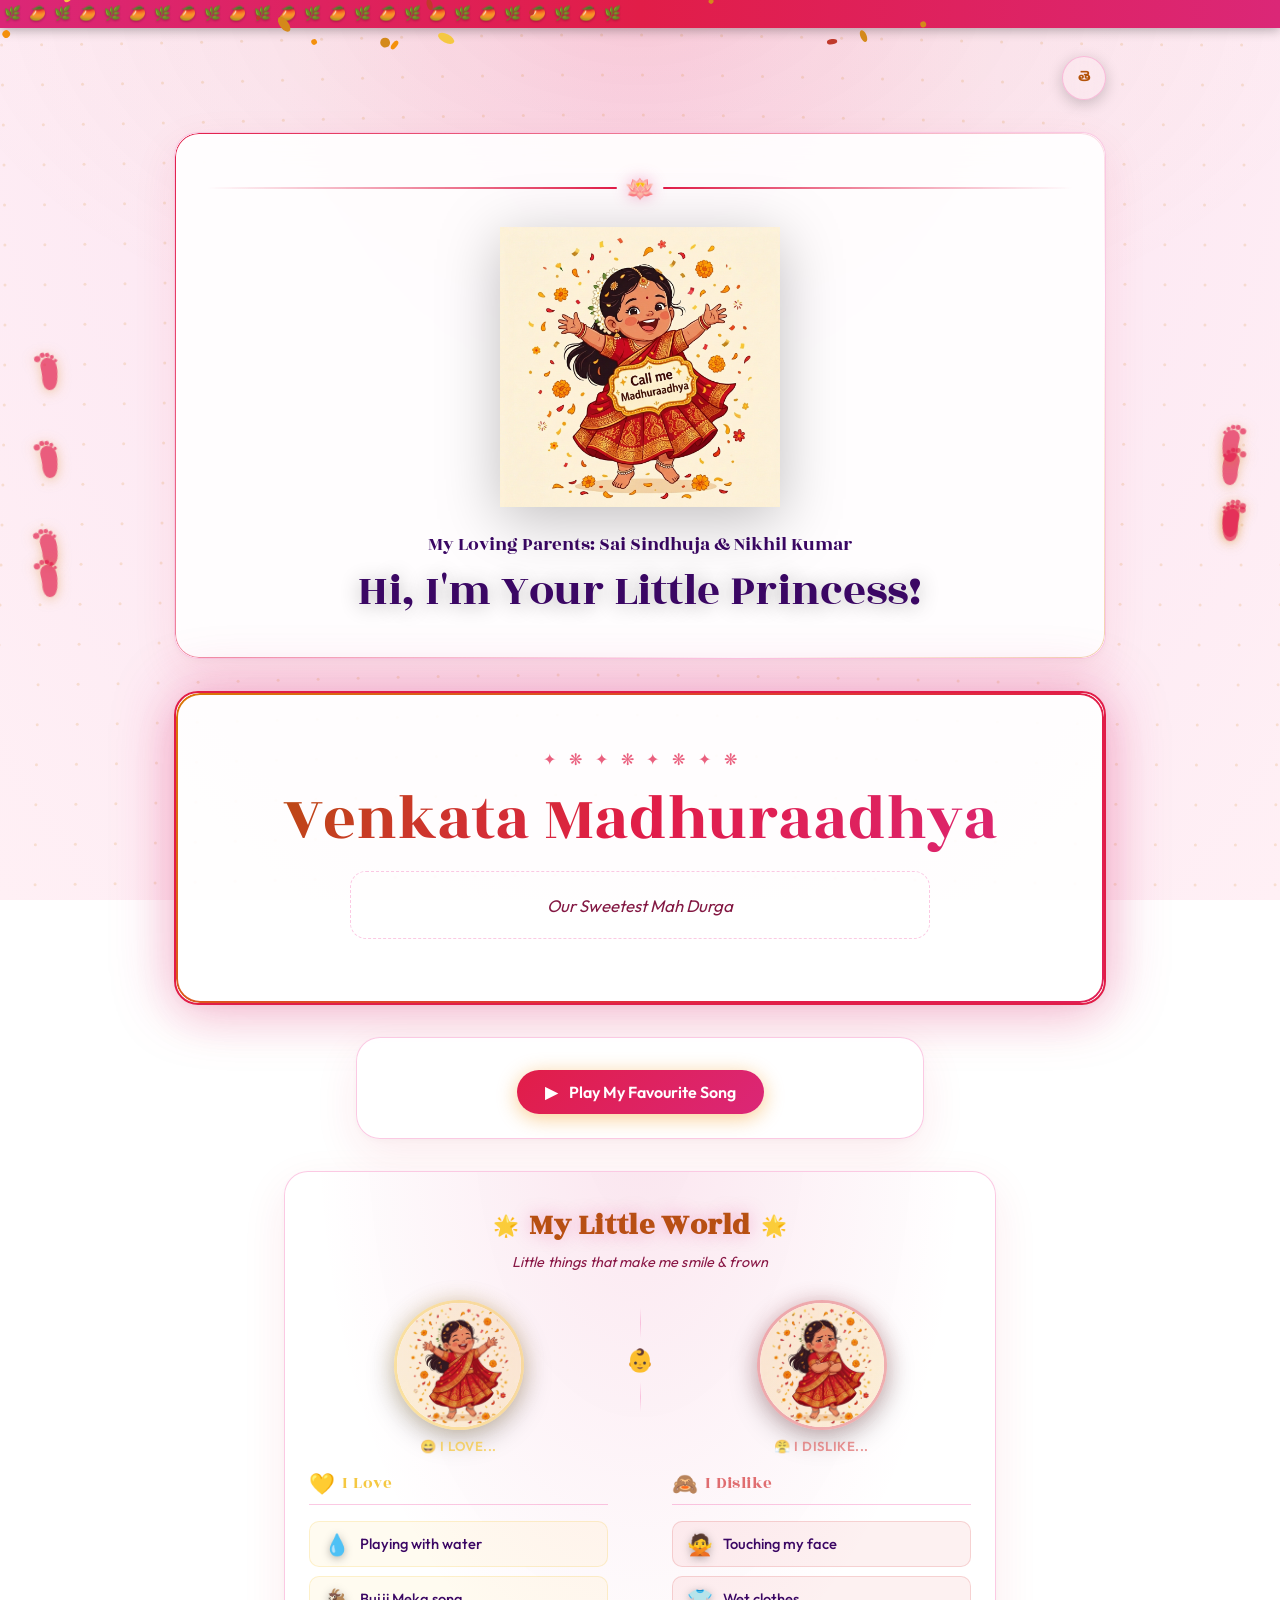
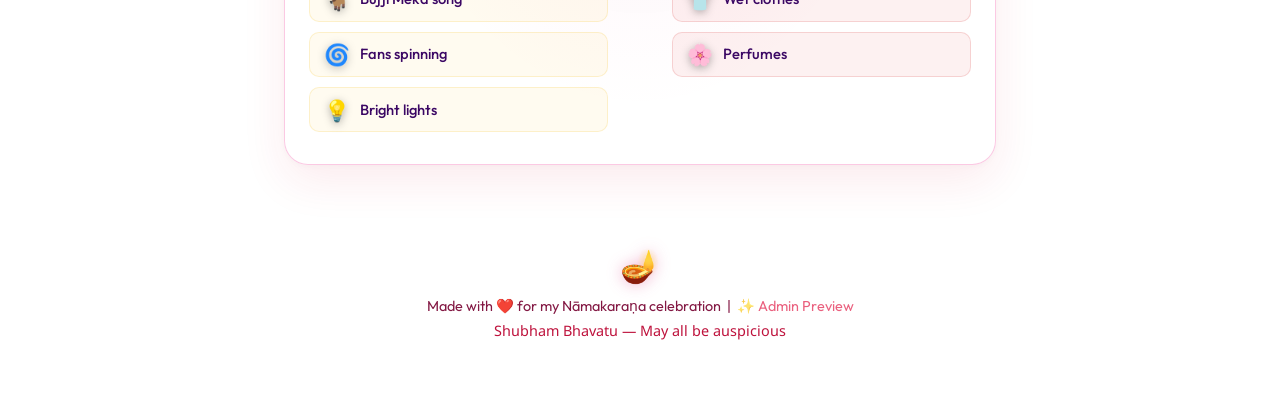
==== index.html @ faf27882 "Create natural-bg.mpeg" ====
<!DOCTYPE html>
<html lang="en">
<head>
    <meta charset="UTF-8">
    <meta name="viewport" content="width=device-width, initial-scale=1.0, viewport-fit=cover">
    <title>My Nāmakaraṇa Countdown! — Baby Name Reveal</title>
    <meta name="description" content="Count down with me to my Nāmakaraṇa — my name reveal on August 16!">

    <!-- Open Graph & Social Share Preview Metadata (WhatsApp, iMessage, Twitter) -->
    <meta property="og:title" content="🪔 My Nāmakaraṇa Countdown! నా నామకరణం">
    <meta property="og:description" content="Count down with me until August 16 as my parents reveal my name in a traditional celebration!">
    <meta property="og:type" content="website">
    <meta property="og:image" content="assets/baby_mystery.png">
    <meta property="og:image:type" content="image/png">
    <meta property="og:image:alt" content="Baby Name Reveal Countdown Illustration">
    <meta name="twitter:card" content="summary_large_image">
    <meta name="twitter:title" content="🪔 My Nāmakaraṇa Countdown!">
    <meta name="twitter:description" content="Count down with me until August 16 as my parents reveal my name!">
    <meta name="twitter:image" content="assets/baby_mystery.png">

    <!-- Google Fonts: South Indian-Inspired Pairings -->
    <link rel="preconnect" href="https://fonts.googleapis.com">
    <link rel="preconnect" href="https://fonts.gstatic.com" crossorigin>
    <link href="https://fonts.googleapis.com/css2?family=Rozha+One&family=Noto+Serif:ital,wght@0,400;0,600;0,700;1,400&family=Outfit:wght@300;400;500;600;700&family=Noto+Sans+Telugu:wght@400;600;700&display=swap" rel="stylesheet">

    <link rel="stylesheet" href="style.css">
</head>
<body>

    <!-- Kolam Canvas Background -->
    <canvas id="particle-canvas"></canvas>
    <canvas id="confetti-canvas"></canvas>

    <!-- Torana (Mango Leaf Garland) Decorative Strip -->
    <div class="torana-strip" aria-hidden="true">
        <div class="torana-leaves">
            <span>🌿</span><span>🥭</span><span>🌿</span><span>🥭</span><span>🌿</span>
            <span>🥭</span><span>🌿</span><span>🥭</span><span>🌿</span><span>🥭</span>
            <span>🌿</span><span>🥭</span><span>🌿</span><span>🥭</span><span>🌿</span>
            <span>🥭</span><span>🌿</span><span>🥭</span><span>🌿</span><span>🥭</span>
            <span>🌿</span><span>🥭</span><span>🌿</span><span>🥭</span><span>🌿</span>
        </div>
    </div>

    <div class="container">

        <header class="top-bar" style="justify-content: flex-end; margin-bottom: 2rem;">
            <div class="controls-group">
                <button id="lang-btn" class="icon-btn lang-btn" title="Toggle Language">తె</button>
            </div>
        </header>

        <!-- Main Hero Card -->
        <section class="hero-card">
            <!-- Temple Arch Decoration -->
            <div class="temple-arch" aria-hidden="true">
                <div class="arch-left"></div>
                <div class="arch-center">🪷</div>
                <div class="arch-right"></div>
            </div>

            <img id="hero-banner-img" class="hero-banner-img" src="assets/baby_mystery.png" alt="Baby Reveal Illustration">

            <div class="parents-invitation" style="text-align: center; font-family: 'Rozha One', serif; color: var(--gold-accent); margin-bottom: 0.5rem; font-size: 1.2rem;">
                <span id="parent-names"></span>
            </div>

            <h1 id="hero-title" class="hero-title">Hi, I'm Your Little Miracle!</h1>

            <p id="hero-subtitle" class="hero-subtitle" data-en="I'm counting down to my name reveal!" data-te="నా పేరు చెప్పే సమయం ఆసన్నమైంది...">
                I'm counting down to my name reveal!
            </p>

            <div class="ceremony-label" id="ceremony-label" data-en="My Nāmakaraṇa Celebration" data-te="నా నామకరణం ఉత్సవం">
                My Nāmakaraṇa Celebration
            </div>

            <div class="date-pill">
                <span class="deepam-icon">🪔</span>
                <span id="reveal-date-display">August 16, 2026</span>
            </div>
        </section>

        <!-- Countdown Timer Section -->
        <section id="countdown-view">
            <div class="countdown-container">
                <div class="time-box">
                    <div id="days" class="number-wrapper">00</div>
                    <div class="label" data-en="Days" data-te="రోజులు">Days</div>
                </div>
                <div class="time-box">
                    <div id="hours" class="number-wrapper">00</div>
                    <div class="label" data-en="Hours" data-te="గంటలు">Hours</div>
                </div>
                <div class="time-box">
                    <div id="minutes" class="number-wrapper">00</div>
                    <div class="label" data-en="Minutes" data-te="నిమిషాలు">Minutes</div>
                </div>
                <div class="time-box">
                    <div id="seconds" class="number-wrapper">00</div>
                    <div class="label" data-en="Seconds" data-te="సెకన్లు">Seconds</div>
                </div>
            </div>
        </section>

        <!-- Post-Countdown Reveal View -->
        <section id="reveal-view" class="reveal-wrapper">
            <div class="reveal-card">
                <!-- Kolam Decorative Ring -->
                <div class="kolam-ring" aria-hidden="true">
                    <span>✦</span><span>❋</span><span>✦</span><span>❋</span><span>✦</span><span>❋</span><span>✦</span><span>❋</span>
                </div>


                <h1 id="revealed-name" class="revealed-name">Aria Celeste</h1>

                <!-- Name Meaning Box -->
                <div id="name-meaning" class="name-meaning-box"></div>


            </div>
        </section>


        <!-- Secret Parent Preview Modal -->
        <div id="secret-modal" class="modal-overlay">
            <div class="modal-card">
                <div class="modal-lamp">🪔</div>
                <h3 class="modal-title">Parent Preview Mode</h3>
                <p class="modal-desc">Enter the secret code to preview the reveal before August 16:</p>
                <input type="password" id="secret-input" class="form-input" placeholder="Enter secret code" style="margin-bottom: 1rem;">
                <div style="display: flex; gap: 0.75rem; justify-content: center;">
                    <button id="modal-close" class="modal-btn modal-btn-cancel">Cancel</button>
                    <button id="secret-submit" class="modal-btn modal-btn-confirm">Preview Reveal</button>
                </div>
            </div>
        </div>

        <!-- Song Section (Simplified: Only Button & Audio Player) -->
        <section class="song-section" id="song-section">
            <div class="song-card">
                <!-- Custom Play/Pause Button -->
                <button id="song-play-btn" class="song-play-btn" title="Play My Favourite Song" aria-label="Play My Favourite Song">
                    <span class="play-icon" id="play-icon">▶</span>
                    <span class="song-btn-label" id="song-btn-label">Play My Favourite Song</span>
                </button>

                <!-- HTML5 Native Audio Player -->
                <audio id="bujji-audio" src="assets/bujji-meka-audio.mpeg" preload="auto"></audio>
            </div>
        </section>

        <!-- Baby's World: Likes & Dislikes -->
        <section class="baby-world-section" id="baby-world-section">
            <div class="baby-world-card">
                <div class="baby-world-header">
                    <span class="baby-world-icon">🌟</span>
                    <h2 class="baby-world-title" data-en="My Little World" data-te="నా చిన్ని ప్రపంచం">My Little World</h2>
                    <span class="baby-world-icon">🌟</span>
                </div>
                <p class="baby-world-subtitle" data-en="Little things that make me smile & frown" data-te="నన్ను నవ్వించే మరియు విసుగు కలిగించే చిన్ని విషయాలు">
                    Little things that make me smile &amp; frown
                </p>

                <div class="baby-world-columns">
                    <!-- Likes -->
                    <div class="baby-world-col likes-col">
                        <div class="baby-face-wrap">
                            <img id="baby-img-happy" class="baby-col-face baby-face-happy" src="assets/bujjiamma_happy.png" alt="Bujjiamma smiling" />
                            <div class="baby-face-label likes-face-label">😄 I love...</div>
                        </div>
                        <div class="col-header likes-header">
                            <span class="col-emoji">💛</span>
                            <span class="col-label" data-en="I Love" data-te="నా ఇష్టాలు">I Love</span>
                        </div>
                        <ul class="preferences-list" id="likes-list">
                            <!-- Populated by JS -->
                        </ul>
                    </div>

                    <!-- Divider -->
                    <div class="baby-world-divider" aria-hidden="true">
                        <div class="divider-line"></div>
                        <div class="divider-baby">👶</div>
                        <div class="divider-line"></div>
                    </div>

                    <!-- Dislikes -->
                    <div class="baby-world-col dislikes-col">
                        <div class="baby-face-wrap">
                            <img id="baby-img-sad" class="baby-col-face baby-face-sad" src="assets/bujjiamma_sad.png" alt="Bujjiamma pouting" />
                            <div class="baby-face-label dislikes-face-label">😤 I dislike...</div>
                        </div>
                        <div class="col-header dislikes-header">
                            <span class="col-emoji">🙈</span>
                            <span class="col-label" data-en="I Dislike" data-te="నా అయిష్టాలు">I Dislike</span>
                        </div>
                        <ul class="preferences-list" id="dislikes-list">
                            <!-- Populated by JS -->
                        </ul>
                    </div>
                </div>
            </div>
        </section>

        <!-- Footer -->
        <footer>
            <div class="footer-deepam">🪔</div>
            <p>
                Made with ❤️ for my <span id="ceremony-footer" data-en="Nāmakaraṇa" data-te="నామకరణం">Nāmakaraṇa</span> celebration
                &nbsp;|&nbsp;
                <span id="secret-trigger" class="secret-trigger">✨ Admin Preview</span>
            </p>
            <p class="footer-blessing" data-en="Shubham Bhavatu — May all be auspicious" data-te="శుభం భవతు — అందరికీ శుభమగుగాక">
                Shubham Bhavatu — May all be auspicious
            </p>

        </footer>

    </div>

    <script src="config.js"></script>
    <script src="script.js"></script>
</body>
</html>
---- style.css ----
/* ==========================================================================
   Baby Name Reveal — South Indian Nāmakaraṇa Premium Design System
   ========================================================================== */

@import url('https://fonts.googleapis.com/css2?family=Rozha+One&family=Noto+Serif:ital,wght@0,400;0,600;0,700;1,400&family=Outfit:wght@300;400;500;600;700&family=Noto+Sans+Telugu:wght@400;600;700&display=swap');

/* ==========================================================================
   Color Tokens & Theme System
   ========================================================================== */

:root, body.theme-rose {
    --font-heading: 'Rozha One', serif;
    --font-serif: 'Noto Serif', serif;
    --font-body: 'Outfit', sans-serif;
    --font-telugu: 'Noto Sans Telugu', sans-serif;

    /* === BABY ROSE THEME (Default Bright Pastel Theme) === */
    /* Soft baby rose background, rose gold & pastel pink accents, rich plum text */
    --bg-deep:        #fff0f5;    /* Lavender blush / soft baby pink */
    --bg-mid:         #fce7f3;    /* Gentle rose pastel */
    --bg-light:       #fbcfe8;    /* Soft pink highlight */

    --primary-color:  #e11d48;    /* Bright Rose Gold / Vivid Pink */
    --primary-hover:  #be123c;
    --primary-light:  rgba(225, 29, 72, 0.12);
    --accent-color:   #db2777;    /* Deep Magenta Pink */
    --accent-glow:    rgba(219, 39, 119, 0.35);

    --gold-shimmer:   #d97706;    /* Warm gold accent */
    --kumkum:         #e11d48;
    --jasmine-white:  #ffffff;

    --card-bg:        rgba(255, 255, 255, 0.90);
    --card-border:    rgba(244, 114, 182, 0.38);
    --card-shadow:    0 16px 45px rgba(225, 29, 72, 0.09), 0 2px 10px rgba(0,0,0,0.03);

    --text-main:      #3b0764;    /* Deep rich plum/navy for ultra crisp 100% legibility */
    --text-muted:     #831843;    /* Soft burgundy text */
    --text-light:     #be123c;
    --text-gold:      #b45309;

    --timer-bg:       rgba(255, 255, 255, 0.95);
    --timer-border:   rgba(244, 114, 182, 0.45);
    --timer-num-color: #9f1239;
    --timer-shadow:   0 10px 30px rgba(225, 29, 72, 0.12), inset 0 1px 0 rgba(255, 255, 255, 1);

    --radius-lg: 24px;
    --radius-md: 16px;
    --radius-sm: 10px;
}

/* === TEMPLE GOLD THEME === */
body.theme-temple {
    --bg-deep:        #1a0a0a;
    --bg-mid:         #2d1212;
    --bg-light:       #3d1f1f;
    --primary-color:  #d4891a;
    --primary-hover:  #e8a020;
    --primary-light:  rgba(212, 137, 26, 0.15);
    --accent-color:   #f4900c;
    --accent-glow:    rgba(244, 144, 12, 0.45);
    --gold-shimmer:   #f5c842;
    --kumkum:         #c0392b;
    --card-bg:        rgba(45, 18, 18, 0.75);
    --card-border:    rgba(212, 137, 26, 0.35);
    --card-shadow:    0 20px 60px rgba(0, 0, 0, 0.5), 0 0 0 1px rgba(212,137,26,0.15);
    --text-main:      #fff3e0;
    --text-muted:     #c8a87a;
    --text-light:     #9a7a55;
    --text-gold:      #f5c842;
    --timer-bg:       rgba(26, 10, 10, 0.85);
    --timer-border:   rgba(212, 137, 26, 0.5);
    --timer-num-color: #f5c842;
    --timer-shadow:   0 8px 32px rgba(244, 144, 12, 0.2), inset 0 1px 0 rgba(245, 200, 66, 0.1);
}

/* === KANCHIPURAM SILK THEME === */
/* Deep peacock teal, magenta + gold accents */
body.theme-silk {
    --bg-deep:        #061a1a;
    --bg-mid:         #0b2e2e;
    --bg-light:       #0f3d3d;
    --primary-color:  #b5179e;    /* Magenta */
    --primary-hover:  #d020b5;
    --primary-light:  rgba(181, 23, 158, 0.15);
    --accent-color:   #f72585;
    --accent-glow:    rgba(247, 37, 133, 0.4);
    --gold-shimmer:   #ffd60a;
    --card-bg:        rgba(11, 46, 46, 0.78);
    --card-border:    rgba(181, 23, 158, 0.4);
    --card-shadow:    0 20px 60px rgba(0,0,0,0.55), 0 0 0 1px rgba(181,23,158,0.2);
    --text-main:      #e8faf8;
    --text-muted:     #7ececa;
    --text-light:     #4a9e9e;
    --text-gold:      #ffd60a;
    --timer-bg:       rgba(6, 26, 26, 0.88);
    --timer-border:   rgba(181, 23, 158, 0.5);
    --timer-num-color: #ffd60a;
    --timer-shadow:   0 8px 32px rgba(247,37,133,0.2), inset 0 1px 0 rgba(255,214,10,0.1);
}

/* === JASMINE GARDEN THEME === */
/* Warm ivory, saffron, marigold gold, kumkum red — light & festive */
body.theme-jasmine {
    --bg-deep:        #fdf6e3;
    --bg-mid:         #f9edd0;
    --bg-light:       #f5e0b0;
    --primary-color:  #c0392b;    /* Kumkum red */
    --primary-hover:  #a93226;
    --primary-light:  rgba(192, 57, 43, 0.1);
    --accent-color:   #e67e22;    /* Marigold orange */
    --accent-glow:    rgba(230, 126, 34, 0.35);
    --gold-shimmer:   #d4a017;
    --kumkum:         #c0392b;
    --card-bg:        rgba(255, 255, 255, 0.82);
    --card-border:    rgba(192, 57, 43, 0.25);
    --card-shadow:    0 16px 50px rgba(192,57,43,0.12);
    --text-main:      #2c1810;
    --text-muted:     #7a4a30;
    --text-light:     #a07050;
    --text-gold:      #c0392b;
    --timer-bg:       rgba(255, 255, 255, 0.9);
    --timer-border:   rgba(192, 57, 43, 0.4);
    --timer-num-color: #2c1810;
    --timer-shadow:   0 8px 25px rgba(230,126,34,0.15), inset 0 1px 0 rgba(255,255,255,0.9);
}

/* ==========================================================================
   Base Styles
   ========================================================================== */

* {
    margin: 0;
    padding: 0;
    box-sizing: border-box;
    -webkit-tap-highlight-color: transparent;
}

button, input, select, .icon-btn, .song-play-btn, .modal-btn, .secret-trigger {
    touch-action: manipulation;
}

html {
    scroll-behavior: smooth;
}

body {
    font-family: var(--font-body);
    background: var(--bg-deep);
    background: radial-gradient(ellipse at top, var(--bg-light) 0%, var(--bg-mid) 40%, var(--bg-deep) 100%);
    background-attachment: fixed;
    color: var(--text-main);
    min-height: 100vh;
    overflow-x: hidden;
    position: relative;
    transition: background 0.6s ease, color 0.4s ease;
}

/* Subtle animated background shimmer overlay */
body::before {
    content: '';
    position: fixed;
    inset: 0;
    background: radial-gradient(ellipse 80% 60% at 50% 0%, rgba(212,137,26,0.08) 0%, transparent 70%);
    pointer-events: none;
    z-index: 0;
    animation: bgPulse 8s ease-in-out infinite alternate;
}

body.theme-silk::before {
    background: radial-gradient(ellipse 80% 60% at 50% 0%, rgba(181,23,158,0.08) 0%, transparent 70%);
}

body.theme-jasmine::before {
    background: radial-gradient(ellipse 80% 60% at 50% 0%, rgba(230,126,34,0.06) 0%, transparent 70%);
}

@keyframes bgPulse {
    from { opacity: 0.7; }
    to   { opacity: 1; }
}

/* ==========================================================================
   Canvases
   ========================================================================== */

#particle-canvas {
    position: fixed;
    top: 0; left: 0;
    width: 100%; height: 100%;
    pointer-events: none;
    z-index: 1;
    opacity: 0.55;
}

#confetti-canvas {
    position: fixed;
    top: 0; left: 0;
    width: 100%; height: 100%;
    pointer-events: none;
    z-index: 999;
}

/* ==========================================================================
   Torana Garland Strip
   ========================================================================== */

.torana-strip {
    position: fixed;
    top: 0;
    left: 0;
    width: 100%;
    z-index: 10;
    overflow: hidden;
    height: 28px;
    background: linear-gradient(90deg, var(--accent-color), var(--primary-color), var(--accent-color));
    display: flex;
    align-items: center;
    box-shadow: 0 2px 12px rgba(0,0,0,0.3);
}

.torana-leaves {
    display: flex;
    gap: 0;
    white-space: nowrap;
    animation: toranaScroll 20s linear infinite;
    font-size: 0.85rem;
    line-height: 1;
}

.torana-leaves span {
    padding: 0 4px;
    opacity: 0.9;
    filter: drop-shadow(0 1px 1px rgba(0,0,0,0.3));
}

@keyframes toranaScroll {
    0%   { transform: translateX(0); }
    100% { transform: translateX(-50%); }
}

/* ==========================================================================
   Container
   ========================================================================== */

.container {
    max-width: 980px;
    margin: 0 auto;
    padding: 3.5rem 1.5rem 2rem 1.5rem;
    position: relative;
    z-index: 2;
}

/* ==========================================================================
   Header / Top Bar
   ========================================================================== */

.top-bar {
    display: flex;
    justify-content: space-between;
    align-items: center;
    margin-bottom: 2.5rem;
}

.brand-badge {
    background: rgba(255,255,255,0.06);
    backdrop-filter: blur(14px);
    border: 1px solid var(--card-border);
    padding: 0.55rem 1.2rem;
    border-radius: 50px;
    font-size: 0.9rem;
    font-weight: 600;
    color: var(--text-main);
    display: flex;
    align-items: center;
    gap: 0.5rem;
    box-shadow: 0 4px 20px rgba(0,0,0,0.2);
    transition: all 0.3s ease;
}

.brand-lamp {
    animation: lampFlicker 3s ease-in-out infinite;
    font-size: 1.1rem;
}

@keyframes lampFlicker {
    0%, 100% { opacity: 1; filter: drop-shadow(0 0 4px #f5c84280); }
    25%       { opacity: 0.85; filter: drop-shadow(0 0 8px #f5c84260); }
    50%       { opacity: 1; filter: drop-shadow(0 0 12px #f5c842a0); }
    75%       { opacity: 0.9; filter: drop-shadow(0 0 6px #f5c84270); }
}

.controls-group {
    display: flex;
    gap: 0.65rem;
}

.icon-btn {
    background: rgba(255,255,255,0.08);
    backdrop-filter: blur(10px);
    border: 1px solid var(--card-border);
    width: 44px;
    height: 44px;
    border-radius: 50%;
    display: inline-flex;
    justify-content: center;
    align-items: center;
    font-size: 1.1rem;
    cursor: pointer;
    transition: all 0.3s cubic-bezier(0.34, 1.56, 0.64, 1);
    color: var(--text-main);
    box-shadow: 0 4px 15px rgba(0,0,0,0.2);
}

.icon-btn:hover {
    transform: translateY(-3px) scale(1.1);
    background: var(--primary-light);
    border-color: var(--primary-color);
    box-shadow: 0 8px 25px var(--accent-glow);
}

.lang-btn {
    font-family: var(--font-telugu);
    font-size: 0.9rem;
    font-weight: 700;
    color: var(--text-gold);
    letter-spacing: 0;
}

/* ==========================================================================
   Hero Card
   ========================================================================== */

.hero-card {
    background: var(--card-bg);
    backdrop-filter: blur(20px);
    border: 1px solid var(--card-border);
    border-radius: var(--radius-lg);
    padding: 2.5rem 2rem 2rem;
    text-align: center;
    box-shadow: var(--card-shadow);
    position: relative;
    overflow: hidden;
    margin-bottom: 2rem;
    transition: all 0.5s ease;
}

/* Gold shimmer border animation */
.hero-card::before {
    content: '';
    position: absolute;
    inset: 0;
    border-radius: var(--radius-lg);
    padding: 1px;
    background: linear-gradient(135deg, var(--primary-color), transparent, var(--gold-shimmer), transparent, var(--primary-color));
    background-size: 300% 300%;
    -webkit-mask: linear-gradient(#fff 0 0) content-box, linear-gradient(#fff 0 0);
    -webkit-mask-composite: xor;
    mask-composite: exclude;
    animation: shimmerBorder 4s linear infinite;
    pointer-events: none;
}

@keyframes shimmerBorder {
    0%   { background-position: 0% 50%; }
    50%  { background-position: 100% 50%; }
    100% { background-position: 0% 50%; }
}

/* Temple Arch Decoration */
.temple-arch {
    display: flex;
    align-items: center;
    justify-content: center;
    gap: 0.5rem;
    margin-bottom: 1.5rem;
}

.arch-left, .arch-right {
    flex: 1;
    height: 2px;
    background: linear-gradient(90deg, transparent, var(--primary-color));
    border-radius: 2px;
}

.arch-right {
    background: linear-gradient(90deg, var(--primary-color), transparent);
}

.arch-center {
    font-size: 1.5rem;
    color: var(--primary-color);
    animation: omPulse 3s ease-in-out infinite;
    filter: drop-shadow(0 0 8px var(--accent-glow));
}

@keyframes omPulse {
    0%, 100% { transform: scale(1); opacity: 1; }
    50%       { transform: scale(1.1); opacity: 0.85; }
}

/* Hero Image */
.hero-banner-img {
    max-width: 280px;
    height: auto;
    margin: 0 auto 1.5rem auto;
    display: block;
    filter: drop-shadow(0 12px 30px rgba(0,0,0,0.25));
    animation: floatAnimation 5s ease-in-out infinite;
    transition: opacity 0.6s ease, transform 0.6s ease;
}

@keyframes floatAnimation {
    0%, 100% { transform: translateY(0px); }
    50%       { transform: translateY(-12px); }
}

.hero-title {
    font-family: var(--font-heading);
    font-size: clamp(1.75rem, 5.5vw, 2.8rem);
    font-weight: 400; /* Rozha One is naturally bold */
    color: var(--text-main);
    margin-bottom: 0.5rem;
    line-height: 1.15;
    text-shadow: 0 2px 20px rgba(0,0,0,0.3);
}

.hero-subtitle {
    font-size: 1.15rem;
    color: var(--text-muted);
    font-weight: 400;
    margin-bottom: 1rem;
    font-family: var(--font-telugu);
    transition: all 0.4s ease;
}

.ceremony-label {
    font-size: 0.82rem;
    text-transform: uppercase;
    letter-spacing: 3px;
    color: var(--primary-color);
    font-weight: 600;
    margin-bottom: 1.2rem;
    opacity: 0.9;
}

.date-pill {
    display: inline-flex;
    align-items: center;
    gap: 0.5rem;
    background: linear-gradient(135deg, var(--primary-color), var(--accent-color));
    color: #ffffff;
    padding: 0.65rem 1.6rem;
    border-radius: 50px;
    font-weight: 700;
    font-size: 1rem;
    box-shadow: 0 6px 24px var(--accent-glow);
    letter-spacing: 0.3px;
}

.deepam-icon {
    animation: lampFlicker 2s ease-in-out infinite;
}

/* ==========================================================================
   Countdown Section
   ========================================================================== */

.countdown-container {
    display: grid;
    grid-template-columns: repeat(4, 1fr);
    gap: 1.25rem;
    margin: 1.5rem 0;
}

.time-box {
    background: var(--timer-bg);
    border: 1px solid var(--timer-border);
    border-radius: var(--radius-md);
    padding: 1.5rem 0.75rem 1.2rem;
    text-align: center;
    box-shadow: var(--timer-shadow);
    transition: transform 0.3s ease, box-shadow 0.3s ease;
    position: relative;
    overflow: hidden;
}

/* Bottom accent line */
.time-box::after {
    content: '';
    position: absolute;
    bottom: 0; left: 0; right: 0;
    height: 3px;
    background: linear-gradient(90deg, var(--primary-color), var(--accent-color));
}

.time-box:hover {
    transform: translateY(-6px);
    box-shadow: var(--timer-shadow), 0 16px 40px var(--accent-glow);
}

.deepam-top {
    font-size: 1.3rem;
    margin-bottom: 0.5rem;
    display: block;
    animation: lampFlicker 2.5s ease-in-out infinite;
}

/* Stagger flicker timing on each box */
.time-box:nth-child(1) .deepam-top { animation-delay: 0s; }
.time-box:nth-child(2) .deepam-top { animation-delay: 0.4s; }
.time-box:nth-child(3) .deepam-top { animation-delay: 0.8s; }
.time-box:nth-child(4) .deepam-top { animation-delay: 1.2s; }

.number-wrapper {
    font-family: var(--font-heading);
    font-size: 3.2rem;
    font-weight: 400;
    color: var(--timer-num-color);
    line-height: 1;
    margin-bottom: 0.5rem;
    text-shadow: 0 0 20px rgba(245,200,66,0.3);
    transition: all 0.2s ease;
}

.label {
    font-size: 0.78rem;
    font-weight: 600;
    text-transform: uppercase;
    letter-spacing: 1.5px;
    color: var(--text-muted);
    font-family: var(--font-body);
    transition: all 0.4s ease;
}

/* ==========================================================================
   Reveal View
   ========================================================================== */

.reveal-wrapper {
    display: none;
    text-align: center;
    animation: revealZoom 0.9s cubic-bezier(0.175, 0.885, 0.32, 1.275) forwards;
}

@keyframes revealZoom {
    from { opacity: 0; transform: scale(0.85) translateY(20px); }
    to   { opacity: 1; transform: scale(1) translateY(0); }
}

.reveal-card {
    background: var(--card-bg);
    backdrop-filter: blur(20px);
    border: 2px solid var(--primary-color);
    border-radius: var(--radius-lg);
    padding: 3.5rem 2rem 2.5rem;
    box-shadow: var(--card-shadow), 0 0 60px var(--accent-glow);
    position: relative;
    overflow: hidden;
}

.reveal-card::before {
    content: '';
    position: absolute;
    inset: 0;
    border-radius: var(--radius-lg);
    padding: 2px;
    background: linear-gradient(135deg, var(--gold-shimmer), var(--primary-color), var(--accent-color), var(--primary-color), var(--gold-shimmer));
    background-size: 300% 300%;
    -webkit-mask: linear-gradient(#fff 0 0) content-box, linear-gradient(#fff 0 0);
    -webkit-mask-composite: xor;
    mask-composite: exclude;
    animation: shimmerBorder 3s linear infinite;
    pointer-events: none;
}

/* Kolam Ring decoration */
.kolam-ring {
    display: flex;
    justify-content: center;
    gap: 0.8rem;
    margin-bottom: 1rem;
    color: var(--primary-color);
    font-size: 1rem;
    opacity: 0.7;
    animation: kolumRingSpin 12s linear infinite;
}

@keyframes kolumRingSpin {
    from { letter-spacing: 0.8rem; opacity: 0.6; }
    50%  { letter-spacing: 1.2rem; opacity: 0.9; }
    to   { letter-spacing: 0.8rem; opacity: 0.6; }
}

.om-crown {
    font-size: 3rem;
    margin-bottom: 0.75rem;
    display: inline-block;
    color: var(--text-gold);
    font-family: var(--font-serif);
    animation: omPulse 3s ease-in-out infinite;
    filter: drop-shadow(0 0 16px var(--accent-glow));
    text-shadow: 0 0 30px var(--accent-glow);
}

.revealed-gender-badge {
    display: inline-block;
    padding: 0.45rem 1.4rem;
    border-radius: 50px;
    font-weight: 700;
    font-size: 1.05rem;
    font-family: var(--font-body);
    background: var(--primary-light);
    color: var(--primary-color);
    border: 1px solid var(--card-border);
    margin-bottom: 1rem;
}

.revealed-name {
    font-family: var(--font-heading);
    font-size: clamp(2.1rem, 8.5vw, 4rem);
    font-weight: 400;
    background: linear-gradient(135deg, var(--text-gold), var(--primary-color), var(--accent-color));
    -webkit-background-clip: text;
    -webkit-text-fill-color: transparent;
    background-clip: text;
    margin-bottom: 1rem;
    line-height: 1.1;
    animation: nameGlow 3s ease-in-out infinite alternate;
}

@keyframes nameGlow {
    from { filter: drop-shadow(0 0 8px rgba(245,200,66,0.3)); }
    to   { filter: drop-shadow(0 0 20px rgba(245,200,66,0.6)); }
}

.name-meaning-box {
    max-width: 580px;
    margin: 0 auto 1.5rem auto;
    background: rgba(255,255,255,0.05);
    border: 1px dashed var(--card-border);
    border-radius: var(--radius-md);
    padding: 1.2rem 1.5rem;
    font-size: 1.05rem;
    line-height: 1.65;
    color: var(--text-muted);
    font-style: italic;
}

/* Cultural Details Card */
.cultural-details-card {
    max-width: 480px;
    margin: 0 auto 1.5rem auto;
    background: rgba(255,255,255,0.04);
    border: 1px solid var(--card-border);
    border-radius: var(--radius-md);
    overflow: hidden;
}

.cultural-row {
    display: flex;
    align-items: center;
    gap: 1rem;
    padding: 1rem 1.25rem;
    text-align: left;
}

.cultural-icon {
    font-size: 1.5rem;
    flex-shrink: 0;
    filter: drop-shadow(0 0 4px var(--accent-glow));
}

.cultural-label {
    font-size: 0.75rem;
    text-transform: uppercase;
    letter-spacing: 1.5px;
    color: var(--text-light);
    margin-bottom: 0.25rem;
    font-weight: 600;
    transition: all 0.4s ease;
}

.cultural-value {
    font-size: 1.05rem;
    font-weight: 600;
    color: var(--text-gold);
    font-family: var(--font-telugu);
}

.cultural-divider {
    height: 1px;
    background: var(--card-border);
    margin: 0 1.25rem;
}

/* Blessing Block */
.blessing-block {
    margin-top: 1.5rem;
    padding: 1.2rem;
    background: var(--primary-light);
    border-radius: var(--radius-md);
    border: 1px solid var(--card-border);
}

.blessing-telugu {
    font-family: var(--font-telugu);
    font-size: 1.5rem;
    font-weight: 700;
    color: var(--text-gold);
    margin-bottom: 0.35rem;
    text-shadow: 0 0 20px var(--accent-glow);
}

.blessing-english {
    font-size: 0.95rem;
    color: var(--text-muted);
    font-style: italic;
}

/* ==========================================================================
   Section Cards (Poll, etc.)
   ========================================================================== */

.section-card {
    background: var(--card-bg);
    backdrop-filter: blur(16px);
    border: 1px solid var(--card-border);
    border-radius: var(--radius-lg);
    padding: 2.5rem 2rem;
    margin-top: 2rem;
    box-shadow: var(--card-shadow);
    transition: all 0.5s ease;
}

.section-title {
    font-family: var(--font-heading);
    font-size: 1.8rem;
    font-weight: 400;
    color: var(--text-main);
    text-align: center;
    margin-bottom: 0.4rem;
    transition: all 0.4s ease;
}

.section-desc {
    text-align: center;
    color: var(--text-muted);
    margin-bottom: 2rem;
    font-size: 1rem;
    transition: all 0.4s ease;
}

/* Poll Grid */
.poll-grid {
    display: grid;
    grid-template-columns: repeat(2, 1fr);
    gap: 1.25rem;
}

.poll-option-btn {
    background: rgba(255,255,255,0.04);
    border: 2px solid transparent;
    border-radius: var(--radius-md);
    padding: 1.5rem 1rem;
    text-align: center;
    cursor: pointer;
    transition: all 0.3s cubic-bezier(0.34, 1.56, 0.64, 1);
    color: var(--text-main);
    font-family: var(--font-body);
    box-shadow: 0 4px 15px rgba(0,0,0,0.15);
}

.poll-option-btn:hover {
    transform: translateY(-5px);
    border-color: var(--primary-color);
    background: var(--primary-light);
    box-shadow: 0 12px 30px var(--accent-glow);
}

.poll-option-btn.voted {
    border-color: var(--primary-color);
    background: var(--primary-light);
}

.poll-icon {
    font-size: 2.8rem;
    margin-bottom: 0.6rem;
    display: block;
    filter: drop-shadow(0 4px 8px rgba(0,0,0,0.2));
}

.poll-label {
    font-size: 1.15rem;
    font-weight: 700;
    margin-bottom: 0.6rem;
    color: var(--text-main);
    transition: all 0.4s ease;
}

.poll-bar-outer {
    background: rgba(255,255,255,0.08);
    height: 8px;
    border-radius: 10px;
    overflow: hidden;
    margin: 0.6rem 0 0.4rem 0;
}

.poll-bar-inner {
    height: 100%;
    background: linear-gradient(90deg, var(--primary-color), var(--accent-color));
    width: 50%;
    border-radius: 10px;
    transition: width 0.7s cubic-bezier(0.4, 0, 0.2, 1);
}

.poll-count {
    font-size: 0.85rem;
    font-weight: 600;
    color: var(--text-muted);
}

/* ==========================================================================
   Modal
   ========================================================================== */

.modal-overlay {
    position: fixed;
    inset: 0;
    background: rgba(0,0,0,0.7);
    backdrop-filter: blur(10px);
    z-index: 1000;
    display: none;
    justify-content: center;
    align-items: center;
    padding: 1.5rem;
}

.modal-card {
    background: var(--card-bg);
    backdrop-filter: blur(20px);
    border: 1px solid var(--card-border);
    border-radius: var(--radius-lg);
    padding: 2.5rem 2rem;
    max-width: 420px;
    width: 100%;
    text-align: center;
    box-shadow: var(--card-shadow);
}

.modal-lamp {
    font-size: 2.5rem;
    margin-bottom: 0.75rem;
    animation: lampFlicker 2s ease-in-out infinite;
}

.modal-title {
    font-family: var(--font-heading);
    font-size: 1.6rem;
    font-weight: 400;
    margin-bottom: 0.5rem;
    color: var(--text-main);
}

.modal-desc {
    color: var(--text-muted);
    font-size: 0.9rem;
    margin-bottom: 1.25rem;
    line-height: 1.5;
}

.form-input {
    width: 100%;
    padding: 0.9rem 1.1rem;
    border-radius: var(--radius-sm);
    border: 1px solid var(--card-border);
    background: rgba(255,255,255,0.06);
    color: var(--text-main);
    font-family: var(--font-body);
    font-size: 1rem;
    outline: none;
    transition: border-color 0.3s, box-shadow 0.3s;
}

.form-input::placeholder {
    color: var(--text-light);
}

.form-input:focus {
    border-color: var(--primary-color);
    box-shadow: 0 0 0 3px var(--primary-light);
}

.modal-btn {
    padding: 0.75rem 1.5rem;
    border-radius: 50px;
    font-family: var(--font-body);
    font-size: 0.95rem;
    font-weight: 700;
    cursor: pointer;
    border: none;
    transition: all 0.3s ease;
}

.modal-btn-cancel {
    background: rgba(255,255,255,0.08);
    color: var(--text-muted);
    border: 1px solid var(--card-border);
}

.modal-btn-cancel:hover {
    background: rgba(255,255,255,0.12);
}

.modal-btn-confirm {
    background: linear-gradient(135deg, var(--primary-color), var(--accent-color));
    color: #ffffff;
    box-shadow: 0 6px 20px var(--accent-glow);
}

.modal-btn-confirm:hover {
    transform: translateY(-2px);
    box-shadow: 0 10px 28px var(--accent-glow);
}

/* ==========================================================================
   Footer
   ========================================================================== */

footer {
    text-align: center;
    padding: 3rem 0 2rem 0;
    color: var(--text-muted);
    font-size: 0.9rem;
}

.footer-deepam {
    font-size: 2rem;
    margin-bottom: 0.75rem;
    animation: lampFlicker 3s ease-in-out infinite;
    filter: drop-shadow(0 0 8px var(--accent-glow));
}

.secret-trigger {
    cursor: pointer;
    user-select: none;
    color: var(--primary-color);
    opacity: 0.7;
    transition: opacity 0.3s, color 0.3s;
}

.secret-trigger:hover {
    opacity: 1;
    color: var(--text-gold);
}

.footer-blessing {
    font-family: var(--font-telugu);
    font-size: 0.9rem;
    color: var(--text-light);
    margin-top: 0.5rem;
    transition: all 0.4s ease;
}

kbd {
    background: rgba(255,255,255,0.1);
    padding: 2px 7px;
    border-radius: 5px;
    border: 1px solid var(--card-border);
    font-size: 0.78rem;
    font-family: monospace;
}

/* ==========================================================================
   Responsive & Mobile Optimizations
   ========================================================================== */

@media (max-width: 768px) {
    .container {
        padding: calc(3rem + env(safe-area-inset-top, 0px)) 1.25rem calc(2rem + env(safe-area-inset-bottom, 0px));
    }

    .hero-card {
        padding: 2rem 1.25rem 1.5rem;
    }

    .countdown-container {
        grid-template-columns: repeat(2, 1fr);
        gap: 0.85rem;
    }

    .time-box {
        padding: 1.25rem 0.5rem 1rem;
    }

    .number-wrapper {
        font-size: 2.5rem;
    }

    .poll-grid {
        grid-template-columns: 1fr;
    }

    .cultural-details-card {
        max-width: 100%;
    }

    .hero-banner-img {
        max-width: 220px;
    }

    .reveal-card {
        padding: 2.5rem 1.25rem 1.75rem;
    }
}

@media (max-width: 640px) {
    .baby-world-columns {
        grid-template-columns: 1fr;
        gap: 1.5rem;
    }
    .baby-world-divider {
        flex-direction: row !important;
        height: auto !important;
        padding: 0 !important;
        margin: 0.25rem 0;
    }
    .baby-world-divider .divider-line {
        height: 1px !important;
        width: 100% !important;
    }
    .baby-world-card {
        padding: 1.5rem 1rem;
    }
}

@media (max-width: 480px) {
    .container {
        padding: calc(2.75rem + env(safe-area-inset-top, 0px)) 0.85rem calc(1.5rem + env(safe-area-inset-bottom, 0px));
    }

    .hero-card {
        padding: 1.5rem 0.85rem 1.25rem;
        border-radius: var(--radius-md);
    }

    .hero-banner-img {
        max-width: 180px;
        margin-bottom: 1rem;
    }

    .parents-invitation {
        font-size: 1rem !important;
    }

    .hero-subtitle {
        font-size: 0.98rem;
    }

    .ceremony-label {
        font-size: 0.75rem;
        letter-spacing: 2px;
    }

    .date-pill {
        padding: 0.5rem 1.1rem;
        font-size: 0.88rem;
    }

    .countdown-container {
        gap: 0.65rem;
    }

    .time-box {
        padding: 1rem 0.35rem 0.85rem;
        border-radius: var(--radius-sm);
    }

    .deepam-top {
        font-size: 1.1rem;
        margin-bottom: 0.25rem;
    }

    .number-wrapper {
        font-size: 2.1rem;
    }

    .label {
        font-size: 0.7rem;
        letter-spacing: 1px;
    }

    .torana-leaves {
        font-size: 0.75rem;
    }

    .kolam-ring {
        gap: 0.35rem;
        font-size: 0.8rem;
    }

    .name-meaning-box {
        padding: 0.9rem 1rem;
        font-size: 0.92rem;
    }

    .cultural-row {
        padding: 0.85rem 0.9rem;
        gap: 0.75rem;
    }

    .cultural-icon {
        font-size: 1.25rem;
    }

    .cultural-value {
        font-size: 0.95rem;
    }

    .blessing-block {
        padding: 1rem 0.85rem;
    }

    .blessing-telugu {
        font-size: 1.3rem;
    }

    .blessing-english {
        font-size: 0.88rem;
    }

    .song-section {
        padding: 0 0.25rem;
    }

    .song-card {
        padding: 1.5rem 1rem;
    }

    .song-play-btn {
        width: 100%;
        justify-content: center;
        padding: 0.85rem 1.25rem;
        min-height: 48px;
    }

    .song-title-telugu {
        font-size: 1.2rem;
    }

    .lyrics-line {
        font-size: 0.95rem;
    }

    .lyrics-translation {
        font-size: 0.78rem;
    }

    .pref-item {
        padding: 0.5rem 0.75rem;
        font-size: 0.88rem;
    }

    .modal-card {
        max-width: 92vw;
        padding: 1.75rem 1.15rem;
    }

    .modal-btn {
        min-height: 44px;
        padding: 0.7rem 1.2rem;
    }

    .form-input {
        min-height: 44px;
    }
}

@media (max-width: 360px) {
    .container {
        padding-left: 0.5rem;
        padding-right: 0.5rem;
    }

    .number-wrapper {
        font-size: 1.8rem;
    }

    .date-pill {
        padding: 0.45rem 0.85rem;
        font-size: 0.8rem;
    }
}

/* ==========================================================================
   Bujji Meka Song Section
   ========================================================================== */

.song-section {
    margin: 2rem auto 1rem;
    max-width: 600px;
    padding: 0 1rem;
}

.song-card {
    position: relative;
    background: var(--card-bg);
    border: 1px solid var(--card-border);
    border-radius: var(--radius-lg);
    box-shadow: var(--card-shadow);
    padding: 2rem 1.5rem 1.5rem;
    text-align: center;
    display: flex;
    flex-direction: column;
    align-items: center;
    gap: 1rem;
    backdrop-filter: blur(12px);
}

.song-goat-icon {
    font-size: 2.8rem;
    animation: goat-bounce 2.2s ease-in-out infinite;
    display: inline-block;
    filter: drop-shadow(0 4px 12px rgba(244, 144, 12, 0.4));
}

@keyframes goat-bounce {
    0%, 100% { transform: translateY(0) rotate(-4deg); }
    50%       { transform: translateY(-8px) rotate(4deg); }
}

.song-info {
    display: flex;
    flex-direction: column;
    align-items: center;
    gap: 0.2rem;
}

.song-title-telugu {
    font-family: var(--font-telugu);
    font-size: 1.35rem;
    font-weight: 700;
    color: var(--gold-shimmer);
    letter-spacing: 0.03em;
}

.song-title-en {
    font-family: var(--font-body);
    font-size: 0.85rem;
    color: var(--text-muted);
    letter-spacing: 0.08em;
    text-transform: uppercase;
}

/* Play / Pause Button */
.song-play-btn {
    display: inline-flex;
    align-items: center;
    gap: 0.75rem;
    background: linear-gradient(135deg, var(--primary-color), var(--accent-color));
    color: #fff;
    font-family: var(--font-body);
    font-size: 1rem;
    font-weight: 600;
    border: none;
    border-radius: 50px;
    padding: 0.75rem 1.75rem;
    cursor: pointer;
    box-shadow: 0 4px 20px rgba(244, 144, 12, 0.45);
    transition: transform 0.2s ease, box-shadow 0.2s ease;
    position: relative;
    overflow: hidden;
}

.song-play-btn::before {
    content: '';
    position: absolute;
    inset: 0;
    background: linear-gradient(135deg, var(--accent-color), var(--gold-shimmer));
    opacity: 0;
    transition: opacity 0.3s ease;
    border-radius: 50px;
}

.song-play-btn:hover::before { opacity: 1; }
.song-play-btn:hover { transform: translateY(-2px); box-shadow: 0 8px 28px rgba(244,144,12,0.6); }
.song-play-btn:active { transform: translateY(0); }

.song-play-btn .play-icon,
.song-play-btn .song-btn-label {
    position: relative;
    z-index: 1;
}

.play-icon {
    font-size: 1rem;
    display: inline-block;
    transition: transform 0.2s ease;
}

/* Pulse ring when song is playing */
.song-play-btn.is-playing {
    animation: play-pulse 2s ease-in-out infinite;
}

@keyframes play-pulse {
    0%, 100% { box-shadow: 0 4px 20px rgba(244,144,12,0.45), 0 0 0 0 rgba(244,144,12,0.4); }
    50%       { box-shadow: 0 4px 20px rgba(244,144,12,0.45), 0 0 0 10px rgba(244,144,12,0); }
}

/* Lyrics Card */
.song-lyrics-card {
    width: 100%;
    background: var(--card-bg);
    border: 1px solid var(--card-border);
    border-radius: var(--radius-md);
    padding: 1.25rem 1.5rem;
    display: flex;
    flex-direction: column;
    align-items: center;
    gap: 0.4rem;

    /* Hidden by default; revealed when playing */
    max-height: 0;
    overflow: hidden;
    opacity: 0;
    padding-top: 0;
    padding-bottom: 0;
    transition: max-height 0.6s ease, opacity 0.5s ease, padding 0.5s ease;
}

.song-lyrics-card.visible {
    max-height: 400px;
    opacity: 1;
    padding: 1.25rem 1.5rem;
}

.lyrics-line {
    font-family: var(--font-telugu);
    font-size: 1.05rem;
    font-weight: 600;
    color: var(--jasmine-white);
    text-align: center;
    line-height: 1.6;
}

.lyrics-translation {
    font-family: var(--font-body);
    font-size: 0.8rem;
    color: var(--text-muted);
    font-style: italic;
    text-align: center;
    margin-bottom: 0.3rem;
}


.lyrics-divider {
    color: var(--gold-shimmer);
    font-size: 0.7rem;
    margin: 0.3rem 0;
    opacity: 0.6;
}

/* ==========================================================================
   Baby's World — Likes & Dislikes Section
   ========================================================================== */

.baby-world-section {
    padding: 1rem 1.5rem 2rem;
    max-width: 760px;
    margin: 0 auto;
}

.baby-world-card {
    background: var(--card-bg);
    border: 1px solid var(--card-border);
    border-radius: var(--radius-lg);
    box-shadow: var(--card-shadow);
    padding: 2rem 1.5rem 2rem;
    backdrop-filter: blur(12px);
    -webkit-backdrop-filter: blur(12px);
    position: relative;
    overflow: hidden;
}

/* Soft decorative glow behind the card */
.baby-world-card::before {
    content: '';
    position: absolute;
    inset: 0;
    background: radial-gradient(ellipse at 50% -10%, var(--accent-glow) 0%, transparent 65%);
    pointer-events: none;
    opacity: 0.35;
    border-radius: inherit;
}

.baby-world-header {
    display: flex;
    align-items: center;
    justify-content: center;
    gap: 0.6rem;
    margin-bottom: 0.4rem;
}

.baby-world-icon {
    font-size: 1.3rem;
    animation: twinkle 2.4s ease-in-out infinite alternate;
}

.baby-world-icon:last-child {
    animation-delay: 1.2s;
}

@keyframes twinkle {
    from { opacity: 0.55; transform: scale(0.9); }
    to   { opacity: 1;    transform: scale(1.1); }
}

.baby-world-title {
    font-family: var(--font-heading);
    font-size: clamp(1.3rem, 4vw, 1.9rem);
    color: var(--text-gold);
    margin: 0;
    text-align: center;
    text-shadow: 0 0 18px var(--accent-glow);
    letter-spacing: 0.02em;
}

.baby-world-subtitle {
    text-align: center;
    font-family: var(--font-body);
    font-size: 0.9rem;
    color: var(--text-muted);
    margin: 0 0 1.8rem;
    font-style: italic;
    letter-spacing: 0.01em;
}

/* ---- Two-column layout ---- */
.baby-world-columns {
    display: grid;
    grid-template-columns: 1fr auto 1fr;
    gap: 1rem;
    align-items: start;
}

@media (max-width: 520px) {
    .baby-world-columns {
        grid-template-columns: 1fr;
        gap: 1.4rem;
    }
    .baby-world-divider {
        flex-direction: row !important;
        height: auto !important;
        padding: 0 !important;
    }
    .baby-world-divider .divider-line {
        height: 1px !important;
        width: 100% !important;
    }
}

/* ---- Column header ---- */
.col-header {
    display: flex;
    align-items: center;
    gap: 0.45rem;
    margin-bottom: 1rem;
    padding-bottom: 0.5rem;
    border-bottom: 1px solid var(--card-border);
}

.col-emoji {
    font-size: 1.3rem;
}

.col-label {
    font-family: var(--font-heading);
    font-size: 1.05rem;
    letter-spacing: 0.03em;
}

.likes-header .col-label {
    color: #f5c842;
}

.dislikes-header .col-label {
    color: #e07070;
}

/* ---- Preferences list ---- */
.preferences-list {
    list-style: none;
    margin: 0;
    padding: 0;
    display: flex;
    flex-direction: column;
    gap: 0.6rem;
}

/* Animate items in when .in-view is added */
.baby-world-section .pref-item {
    opacity: 0;
    transform: translateY(12px);
    transition: opacity 0.45s ease, transform 0.45s ease;
}

.baby-world-section.in-view .pref-item {
    opacity: 1;
    transform: translateY(0);
}

.pref-item {
    display: flex;
    align-items: center;
    gap: 0.65rem;
    padding: 0.55rem 0.85rem;
    border-radius: var(--radius-sm);
    font-family: var(--font-body);
    font-size: 0.92rem;
    font-weight: 500;
    cursor: default;
    transition: transform 0.2s ease, box-shadow 0.2s ease;
}

.pref-item:hover {
    transform: translateX(4px) scale(1.02);
}

/* Like items — warm golden tint */
.pref-item--like {
    background: rgba(245, 200, 66, 0.08);
    border: 1px solid rgba(245, 200, 66, 0.22);
    color: var(--text-main);
}

.pref-item--like:hover {
    box-shadow: 0 4px 18px rgba(245, 200, 66, 0.18);
    border-color: rgba(245, 200, 66, 0.42);
}

/* Dislike items — soft rose tint */
.pref-item--dislike {
    background: rgba(220, 80, 80, 0.08);
    border: 1px solid rgba(220, 80, 80, 0.2);
    color: var(--text-main);
}

.pref-item--dislike:hover {
    box-shadow: 0 4px 18px rgba(220, 80, 80, 0.16);
    border-color: rgba(220, 80, 80, 0.38);
}

.pref-emoji {
    font-size: 1.3rem;
    flex-shrink: 0;
    filter: drop-shadow(0 2px 4px rgba(0,0,0,0.3));
}

.pref-text {
    flex: 1;
    line-height: 1.35;
}

/* ---- Vertical divider ---- */
.baby-world-divider {
    display: flex;
    flex-direction: column;
    align-items: center;
    gap: 0.5rem;
    padding: 0.5rem 0;
    min-width: 32px;
}

.divider-line {
    flex: 1;
    width: 1px;
    background: linear-gradient(to bottom, transparent, var(--card-border), transparent);
    min-height: 30px;
}

.divider-baby {
    font-size: 1.4rem;
    animation: float-baby 3s ease-in-out infinite;
}

@keyframes float-baby {
    0%, 100% { transform: translateY(0);    }
    50%       { transform: translateY(-5px); }
}

/* ---- Baby face images ---- */
.baby-face-wrap {
    display: flex;
    flex-direction: column;
    align-items: center;
    margin-bottom: 1rem;
}

.baby-col-face {
    width: 130px;
    height: 130px;
    object-fit: contain;
    object-position: top;
    border-radius: 50%;
    border: 3px solid var(--card-border);
    background: rgba(255,255,255,0.04);
    box-shadow: 0 8px 28px rgba(0,0,0,0.28), 0 0 0 6px rgba(255,255,255,0.04);
    transition: transform 0.3s ease, box-shadow 0.3s ease;
}

.baby-face-happy {
    border-color: rgba(245, 200, 66, 0.5);
    box-shadow: 0 8px 28px rgba(0,0,0,0.28), 0 0 20px rgba(245, 200, 66, 0.25);
    animation: happy-bob 3.5s ease-in-out infinite;
}

.baby-face-sad {
    border-color: rgba(220, 80, 80, 0.45);
    box-shadow: 0 8px 28px rgba(0,0,0,0.28), 0 0 20px rgba(220, 80, 80, 0.2);
    animation: sad-droop 4s ease-in-out infinite;
}

@keyframes happy-bob {
    0%, 100% { transform: translateY(0) rotate(-2deg); }
    50%       { transform: translateY(-6px) rotate(2deg); }
}

@keyframes sad-droop {
    0%, 100% { transform: translateY(0) rotate(1deg); }
    50%       { transform: translateY(4px) rotate(-1deg); }
}

.baby-col-face:hover {
    transform: scale(1.08) !important;
    box-shadow: 0 14px 40px rgba(0,0,0,0.4), 0 0 30px var(--accent-glow) !important;
}

.baby-face-label {
    margin-top: 0.5rem;
    font-family: var(--font-body);
    font-size: 0.82rem;
    font-weight: 600;
    letter-spacing: 0.04em;
    text-transform: uppercase;
    opacity: 0.75;
}

.likes-face-label {
    color: #f5c842;
}

.dislikes-face-label {
    color: #e07070;
}

@media (max-width: 520px) {
    .baby-col-face {
        width: 100px;
        height: 100px;
    }
}

/* ==========================================================================
   Baby Footprints — Scroll Effect
   ========================================================================== */

.baby-footprint {
    position: fixed;
    pointer-events: none;
    z-index: 9999;
    opacity: 0;
    will-change: transform, opacity;
    animation: footprint-stamp 0.35s cubic-bezier(0.34, 1.56, 0.64, 1) forwards;
}

.baby-footprint svg {
    width: 32px;
    height: 42px;
    fill: var(--primary-color);
    filter: drop-shadow(0 2px 6px rgba(212, 137, 26, 0.55));
}

.baby-footprint.footprint-right svg {
    transform: scaleX(-1);
}

.baby-footprint.fading-out {
    animation: footprint-fade-out 0.8s ease forwards;
}

@keyframes footprint-stamp {
    0%   { opacity: 0; transform: scale(0.3) rotate(var(--fp-rotate)); }
    60%  { opacity: 0.85; transform: scale(1.15) rotate(var(--fp-rotate)); }
    100% { opacity: 0.7; transform: scale(1) rotate(var(--fp-rotate)); }
}

@keyframes footprint-fade-out {
    0%   { opacity: 0.7; }
    100% { opacity: 0; transform: scale(0.85) rotate(var(--fp-rotate)); }
}
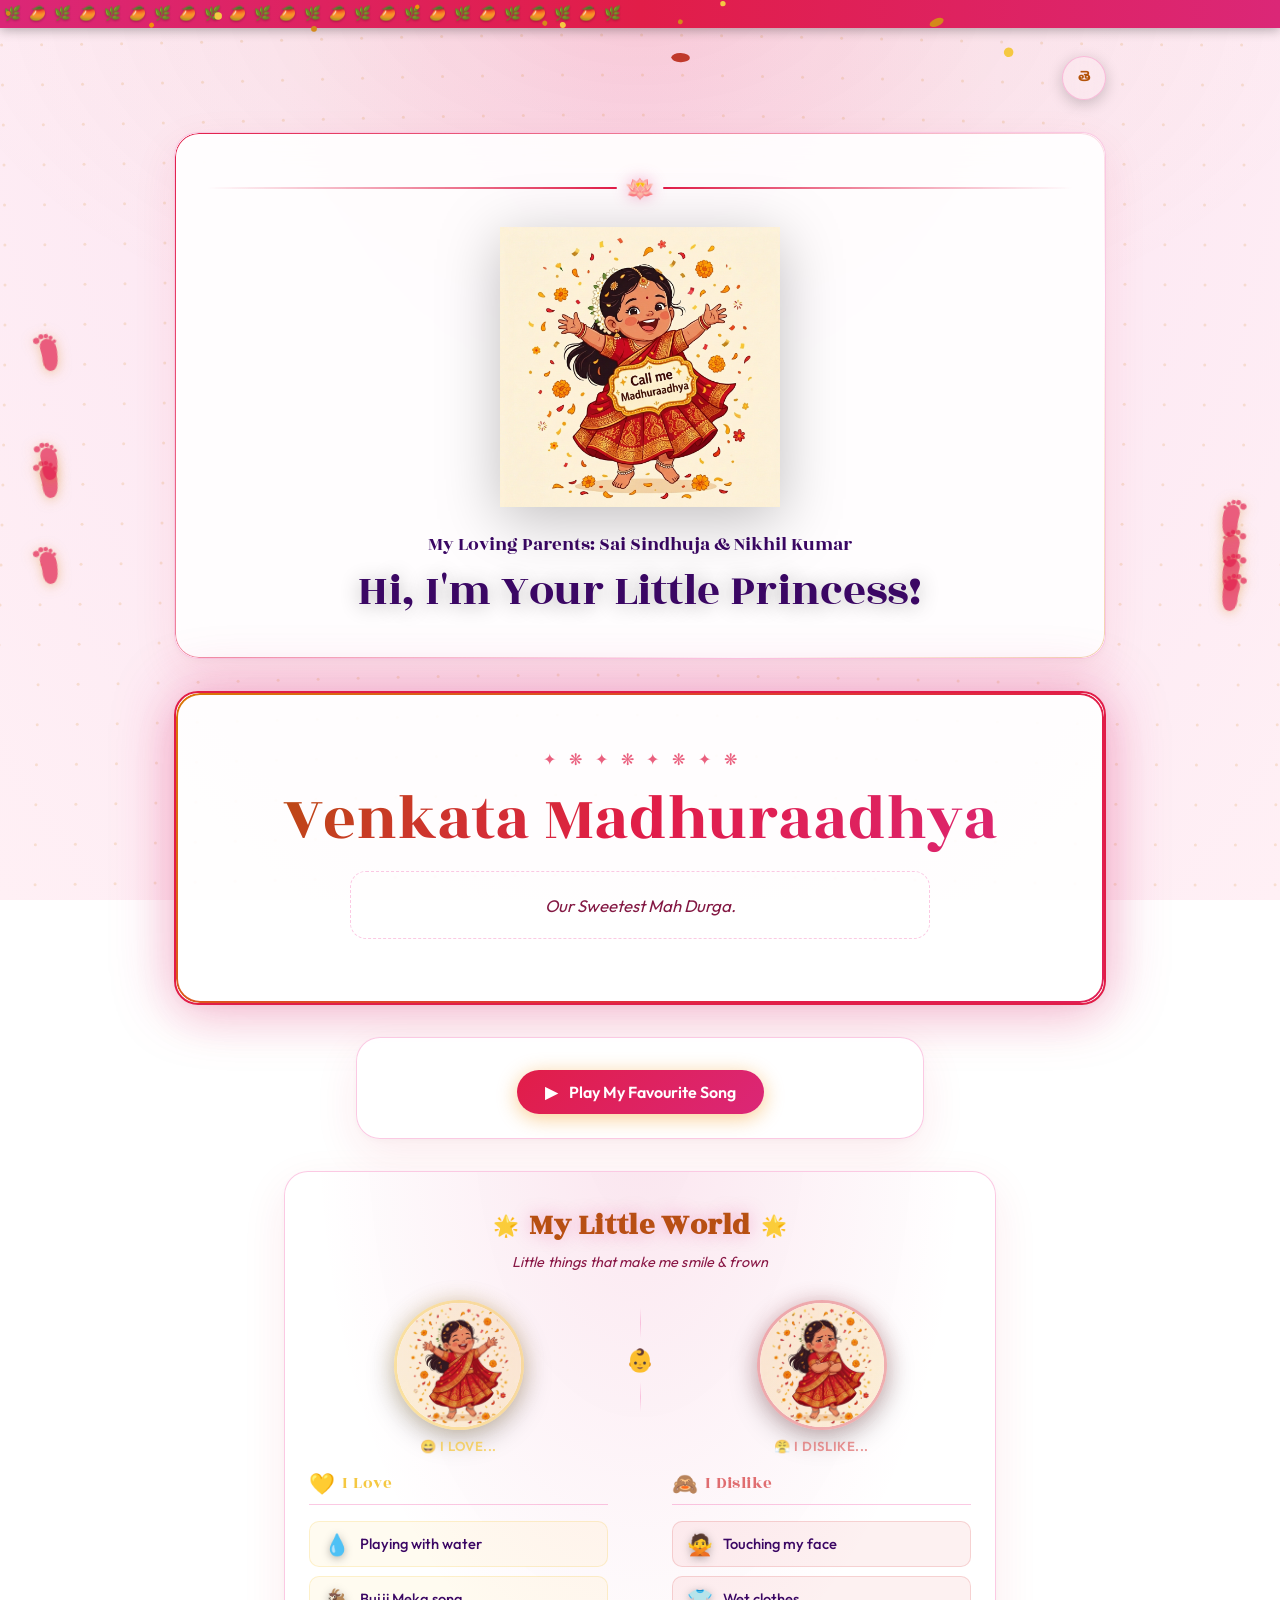
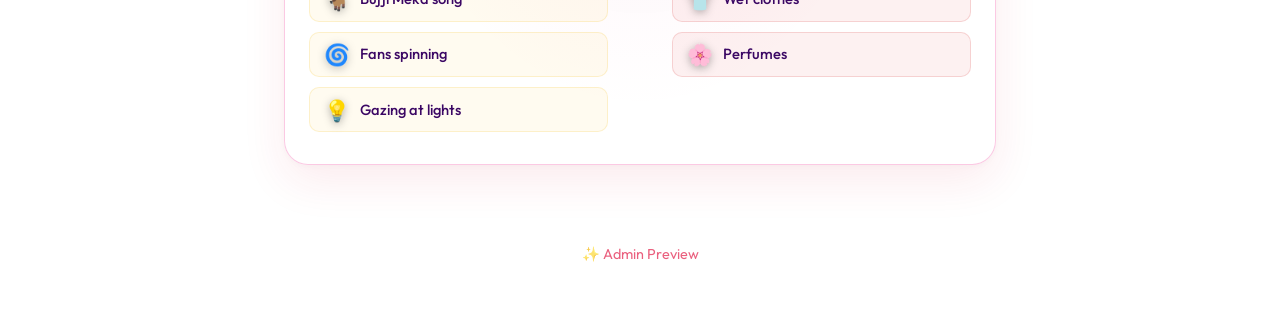
==== commit fefa010e: "clean up" ====
--- a/index.html
+++ b/index.html
@@ -1,5 +1,6 @@
 <!DOCTYPE html>
 <html lang="en">
+
 <head>
     <meta charset="UTF-8">
     <meta name="viewport" content="width=device-width, initial-scale=1.0, viewport-fit=cover">
@@ -8,7 +9,8 @@
 
     <!-- Open Graph & Social Share Preview Metadata (WhatsApp, iMessage, Twitter) -->
     <meta property="og:title" content="🪔 My Nāmakaraṇa Countdown! నా నామకరణం">
-    <meta property="og:description" content="Count down with me until August 16 as my parents reveal my name in a traditional celebration!">
+    <meta property="og:description"
+        content="Count down with me until August 16 as my parents reveal my name in a traditional celebration!">
     <meta property="og:type" content="website">
     <meta property="og:image" content="assets/baby_mystery.png">
     <meta property="og:image:type" content="image/png">
@@ -21,10 +23,13 @@
     <!-- Google Fonts: South Indian-Inspired Pairings -->
     <link rel="preconnect" href="https://fonts.googleapis.com">
     <link rel="preconnect" href="https://fonts.gstatic.com" crossorigin>
-    <link href="https://fonts.googleapis.com/css2?family=Rozha+One&family=Noto+Serif:ital,wght@0,400;0,600;0,700;1,400&family=Outfit:wght@300;400;500;600;700&family=Noto+Sans+Telugu:wght@400;600;700&display=swap" rel="stylesheet">
+    <link
+        href="https://fonts.googleapis.com/css2?family=Rozha+One&family=Noto+Serif:ital,wght@0,400;0,600;0,700;1,400&family=Outfit:wght@300;400;500;600;700&family=Noto+Sans+Telugu:wght@400;600;700&display=swap"
+        rel="stylesheet">
 
     <link rel="stylesheet" href="style.css">
 </head>
+
 <body>
 
     <!-- Kolam Canvas Background -->
@@ -59,19 +64,23 @@
                 <div class="arch-right"></div>
             </div>
 
-            <img id="hero-banner-img" class="hero-banner-img" src="assets/baby_mystery.png" alt="Baby Reveal Illustration">
-
-            <div class="parents-invitation" style="text-align: center; font-family: 'Rozha One', serif; color: var(--gold-accent); margin-bottom: 0.5rem; font-size: 1.2rem;">
+            <img id="hero-banner-img" class="hero-banner-img" src="assets/baby_mystery.png"
+                alt="Baby Reveal Illustration">
+
+            <div class="parents-invitation"
+                style="text-align: center; font-family: 'Rozha One', serif; color: var(--gold-accent); margin-bottom: 0.5rem; font-size: 1.2rem;">
                 <span id="parent-names"></span>
             </div>
 
             <h1 id="hero-title" class="hero-title">Hi, I'm Your Little Miracle!</h1>
 
-            <p id="hero-subtitle" class="hero-subtitle" data-en="I'm counting down to my name reveal!" data-te="నా పేరు చెప్పే సమయం ఆసన్నమైంది...">
+            <p id="hero-subtitle" class="hero-subtitle" data-en="I'm counting down to my name reveal!"
+                data-te="నా పేరు చెప్పే సమయం ఆసన్నమైంది...">
                 I'm counting down to my name reveal!
             </p>
 
-            <div class="ceremony-label" id="ceremony-label" data-en="My Nāmakaraṇa Celebration" data-te="నా నామకరణం ఉత్సవం">
+            <div class="ceremony-label" id="ceremony-label" data-en="My Nāmakaraṇa Celebration"
+                data-te="నా నామకరణం ఉత్సవం">
                 My Nāmakaraṇa Celebration
             </div>
 
@@ -128,7 +137,8 @@
                 <div class="modal-lamp">🪔</div>
                 <h3 class="modal-title">Parent Preview Mode</h3>
                 <p class="modal-desc">Enter the secret code to preview the reveal before August 16:</p>
-                <input type="password" id="secret-input" class="form-input" placeholder="Enter secret code" style="margin-bottom: 1rem;">
+                <input type="password" id="secret-input" class="form-input" placeholder="Enter secret code"
+                    style="margin-bottom: 1rem;">
                 <div style="display: flex; gap: 0.75rem; justify-content: center;">
                     <button id="modal-close" class="modal-btn modal-btn-cancel">Cancel</button>
                     <button id="secret-submit" class="modal-btn modal-btn-confirm">Preview Reveal</button>
@@ -140,7 +150,8 @@
         <section class="song-section" id="song-section">
             <div class="song-card">
                 <!-- Custom Play/Pause Button -->
-                <button id="song-play-btn" class="song-play-btn" title="Play My Favourite Song" aria-label="Play My Favourite Song">
+                <button id="song-play-btn" class="song-play-btn" title="Play My Favourite Song"
+                    aria-label="Play My Favourite Song">
                     <span class="play-icon" id="play-icon">▶</span>
                     <span class="song-btn-label" id="song-btn-label">Play My Favourite Song</span>
                 </button>
@@ -155,10 +166,12 @@
             <div class="baby-world-card">
                 <div class="baby-world-header">
                     <span class="baby-world-icon">🌟</span>
-                    <h2 class="baby-world-title" data-en="My Little World" data-te="నా చిన్ని ప్రపంచం">My Little World</h2>
+                    <h2 class="baby-world-title" data-en="My Little World" data-te="నా చిన్ని ప్రపంచం">My Little World
+                    </h2>
                     <span class="baby-world-icon">🌟</span>
                 </div>
-                <p class="baby-world-subtitle" data-en="Little things that make me smile & frown" data-te="నన్ను నవ్వించే మరియు విసుగు కలిగించే చిన్ని విషయాలు">
+                <p class="baby-world-subtitle" data-en="Little things that make me smile & frown"
+                    data-te="నన్ను నవ్వించే మరియు విసుగు కలిగించే చిన్ని విషయాలు">
                     Little things that make me smile &amp; frown
                 </p>
 
@@ -166,7 +179,8 @@
                     <!-- Likes -->
                     <div class="baby-world-col likes-col">
                         <div class="baby-face-wrap">
-                            <img id="baby-img-happy" class="baby-col-face baby-face-happy" src="assets/bujjiamma_happy.png" alt="Bujjiamma smiling" />
+                            <img id="baby-img-happy" class="baby-col-face baby-face-happy"
+                                src="assets/bujjiamma_happy.png" alt="Bujjiamma smiling" />
                             <div class="baby-face-label likes-face-label">😄 I love...</div>
                         </div>
                         <div class="col-header likes-header">
@@ -188,7 +202,8 @@
                     <!-- Dislikes -->
                     <div class="baby-world-col dislikes-col">
                         <div class="baby-face-wrap">
-                            <img id="baby-img-sad" class="baby-col-face baby-face-sad" src="assets/bujjiamma_sad.png" alt="Bujjiamma pouting" />
+                            <img id="baby-img-sad" class="baby-col-face baby-face-sad" src="assets/bujjiamma_sad.png"
+                                alt="Bujjiamma pouting" />
                             <div class="baby-face-label dislikes-face-label">😤 I dislike...</div>
                         </div>
                         <div class="col-header dislikes-header">
@@ -205,14 +220,8 @@
 
         <!-- Footer -->
         <footer>
-            <div class="footer-deepam">🪔</div>
             <p>
-                Made with ❤️ for my <span id="ceremony-footer" data-en="Nāmakaraṇa" data-te="నామకరణం">Nāmakaraṇa</span> celebration
-                &nbsp;|&nbsp;
                 <span id="secret-trigger" class="secret-trigger">✨ Admin Preview</span>
-            </p>
-            <p class="footer-blessing" data-en="Shubham Bhavatu — May all be auspicious" data-te="శుభం భవతు — అందరికీ శుభమగుగాక">
-                Shubham Bhavatu — May all be auspicious
             </p>
 
         </footer>
@@ -222,4 +231,5 @@
     <script src="config.js"></script>
     <script src="script.js"></script>
 </body>
-</html>
+
+</html>
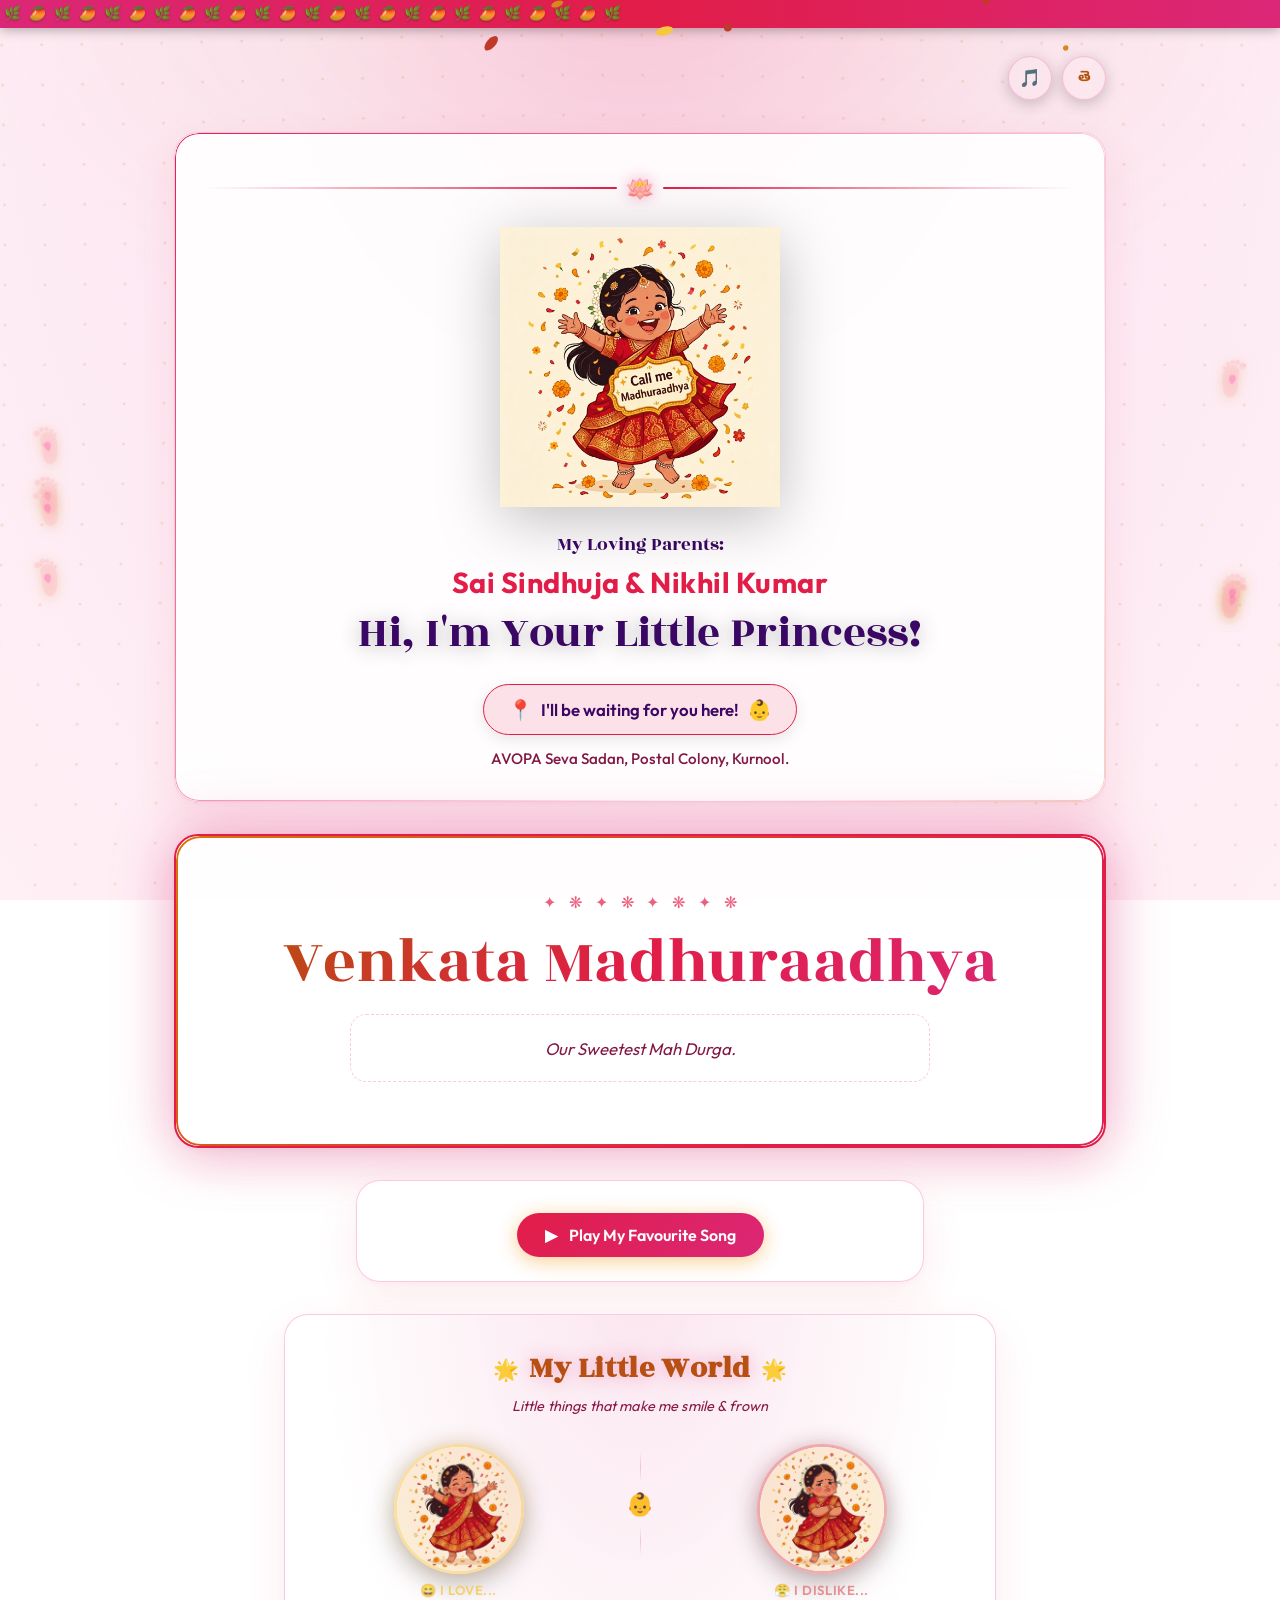
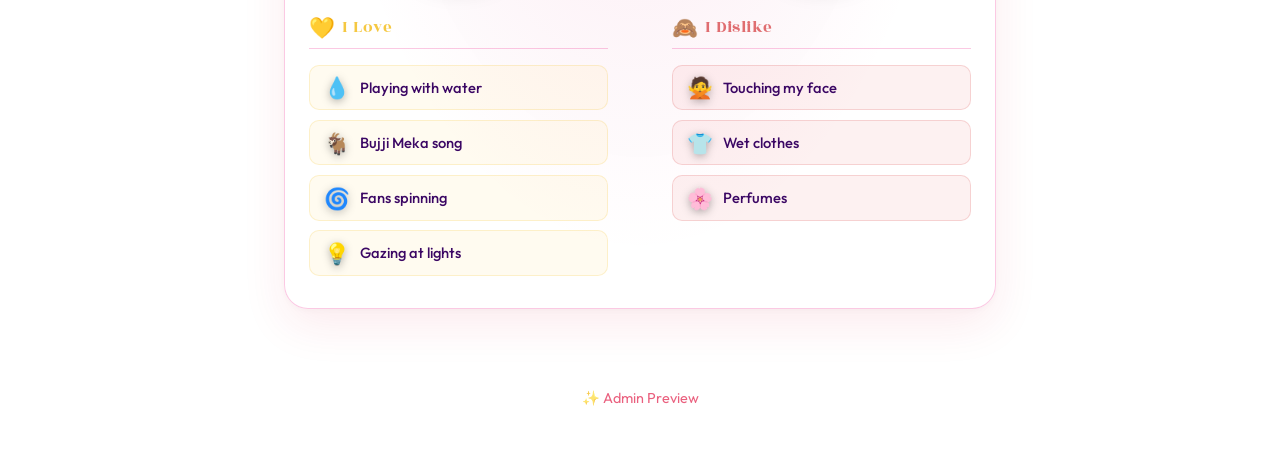
==== commit d8f78ae2: "clean up" ====
--- a/index.html
+++ b/index.html
@@ -51,6 +51,7 @@
 
         <header class="top-bar" style="justify-content: flex-end; margin-bottom: 2rem;">
             <div class="controls-group">
+                <button id="sound-btn" class="icon-btn" title="Toggle Sound">🎵</button>
                 <button id="lang-btn" class="icon-btn lang-btn" title="Toggle Language">తె</button>
             </div>
         </header>
@@ -74,19 +75,26 @@
 
             <h1 id="hero-title" class="hero-title">Hi, I'm Your Little Miracle!</h1>
 
-            <p id="hero-subtitle" class="hero-subtitle" data-en="I'm counting down to my name reveal!"
-                data-te="నా పేరు చెప్పే సమయం ఆసన్నమైంది...">
-                I'm counting down to my name reveal!
-            </p>
-
             <div class="ceremony-label" id="ceremony-label" data-en="My Nāmakaraṇa Celebration"
                 data-te="నా నామకరణం ఉత్సవం">
                 My Nāmakaraṇa Celebration
             </div>
 
+
+
             <div class="date-pill">
                 <span class="deepam-icon">🪔</span>
                 <span id="reveal-date-display">August 16, 2026</span>
+            </div>
+
+            <!-- Baby's Location Share -->
+            <div class="location-share-container" style="margin-top: 1.5rem;">
+                <a id="event-location-btn" href="#" target="_blank" class="location-btn">
+                    <span class="location-icon">📍</span>
+                    <span id="location-text" data-en="I'll be waiting for you here!" data-te="నేను మీ కోసం ఇక్కడ ఎదురుచూస్తూ ఉంటాను!">I'll be waiting for you here!</span>
+                    <span class="baby-emoji">👶</span>
+                </a>
+                <div id="event-address" class="event-address" style="margin-top: 0.8rem; font-size: 0.95rem; color: var(--text-muted); padding: 0 1rem; line-height: 1.4; font-weight: 500;"></div>
             </div>
         </section>
 
@@ -218,6 +226,9 @@
             </div>
         </section>
 
+        <!-- Global Audio Elements -->
+        <audio id="bg-audio" src="assets/natural-bg.mpeg" loop preload="auto"></audio>
+
         <!-- Footer -->
         <footer>
             <p>
--- a/style.css
+++ b/style.css
@@ -434,6 +434,16 @@
     transition: all 0.4s ease;
 }
 
+.parent-names-highlight {
+    font-family: var(--font-body);
+    font-weight: 700;
+    font-size: 1.8rem;
+    color: var(--primary-color);
+    display: block;
+    margin-top: 0.4rem;
+    letter-spacing: 0.5px;
+}
+
 .ceremony-label {
     font-size: 0.82rem;
     text-transform: uppercase;
@@ -460,6 +470,44 @@
 
 .deepam-icon {
     animation: lampFlicker 2s ease-in-out infinite;
+}
+
+.location-btn {
+    display: inline-flex;
+    align-items: center;
+    justify-content: center;
+    gap: 0.5rem;
+    background: var(--primary-light);
+    border: 1px solid var(--primary-color);
+    padding: 0.75rem 1.5rem;
+    border-radius: 50px;
+    text-decoration: none;
+    font-weight: 600;
+    font-size: 1.05rem;
+    color: var(--text-main);
+    box-shadow: 0 4px 15px rgba(0,0,0,0.1);
+    transition: all 0.3s cubic-bezier(0.34, 1.56, 0.64, 1);
+}
+
+.location-btn:hover {
+    transform: translateY(-4px) scale(1.02);
+    box-shadow: 0 8px 25px var(--accent-glow);
+    background: var(--card-bg);
+    border-color: var(--accent-color);
+}
+
+.location-icon {
+    font-size: 1.25rem;
+    animation: bounce 2s infinite ease-in-out;
+}
+
+.baby-emoji {
+    font-size: 1.25rem;
+}
+
+@keyframes bounce {
+    0%, 100% { transform: translateY(0); }
+    50%      { transform: translateY(-4px); }
 }
 
 /* ==========================================================================
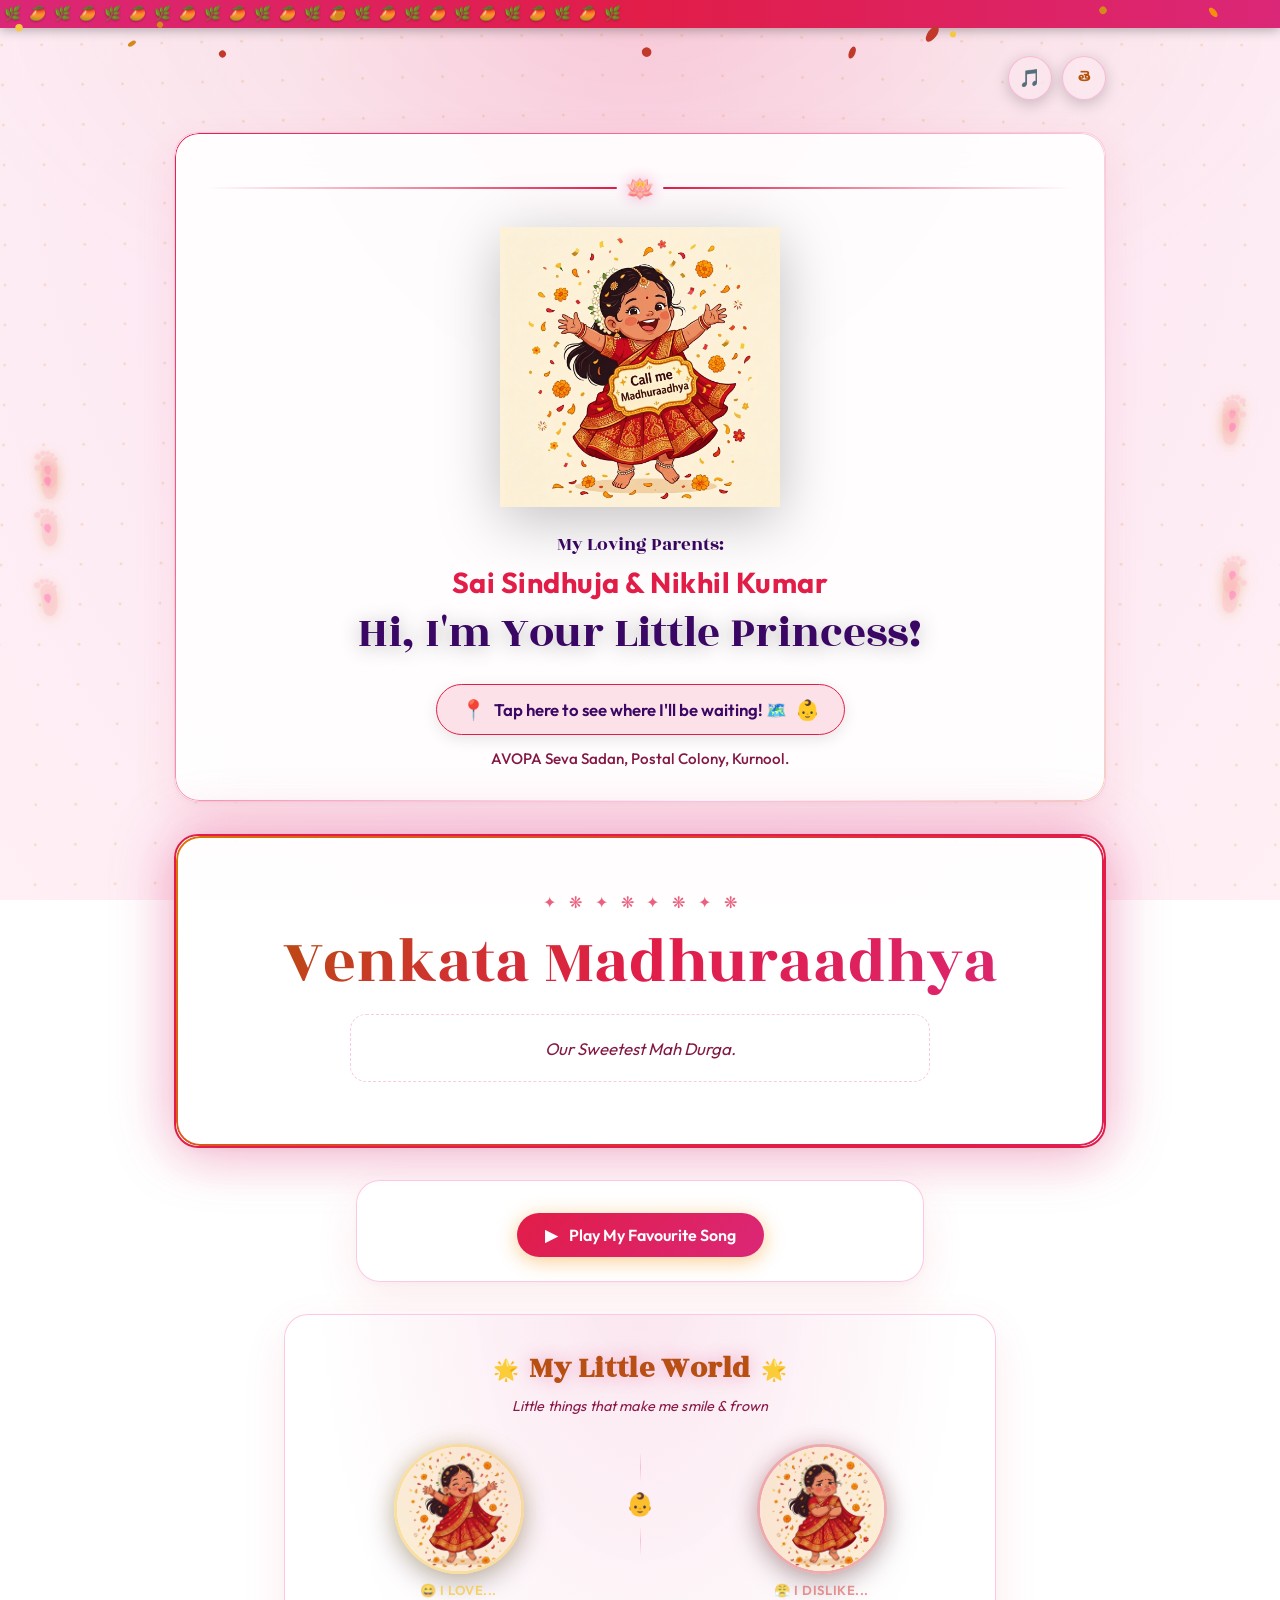
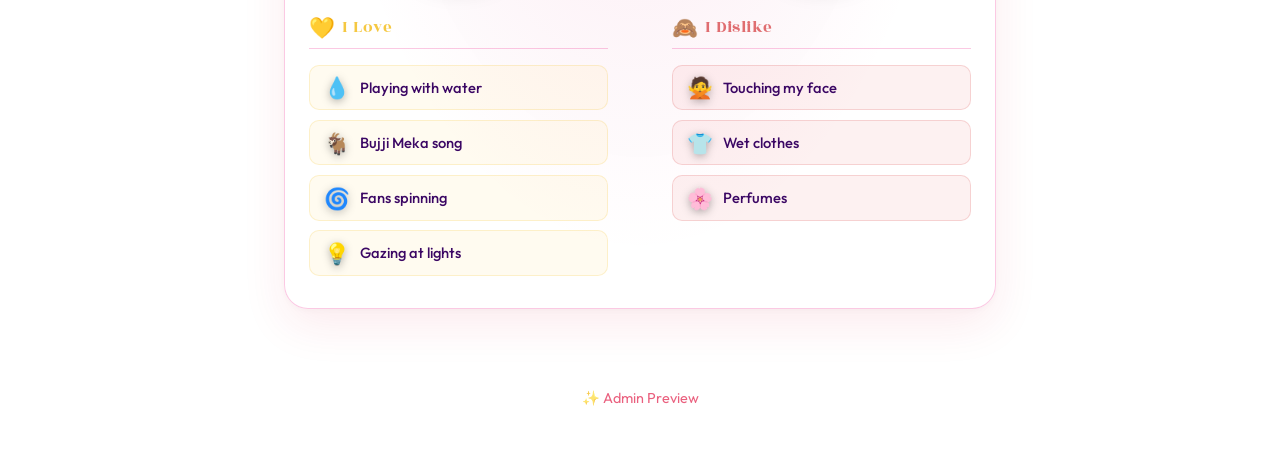
==== commit f872005f: "clean up" ====
--- a/index.html
+++ b/index.html
@@ -91,7 +91,7 @@
             <div class="location-share-container" style="margin-top: 1.5rem;">
                 <a id="event-location-btn" href="#" target="_blank" class="location-btn">
                     <span class="location-icon">📍</span>
-                    <span id="location-text" data-en="I'll be waiting for you here!" data-te="నేను మీ కోసం ఇక్కడ ఎదురుచూస్తూ ఉంటాను!">I'll be waiting for you here!</span>
+                    <span id="location-text" data-en="Tap here to see where I'll be waiting! 🗺️" data-te="నేను ఎక్కడ ఎదురుచూస్తున్నానో చూడటానికి ఇక్కడ నొక్కండి! 🗺️">Tap here to see where I'll be waiting! 🗺️</span>
                     <span class="baby-emoji">👶</span>
                 </a>
                 <div id="event-address" class="event-address" style="margin-top: 0.8rem; font-size: 0.95rem; color: var(--text-muted); padding: 0 1rem; line-height: 1.4; font-weight: 500;"></div>
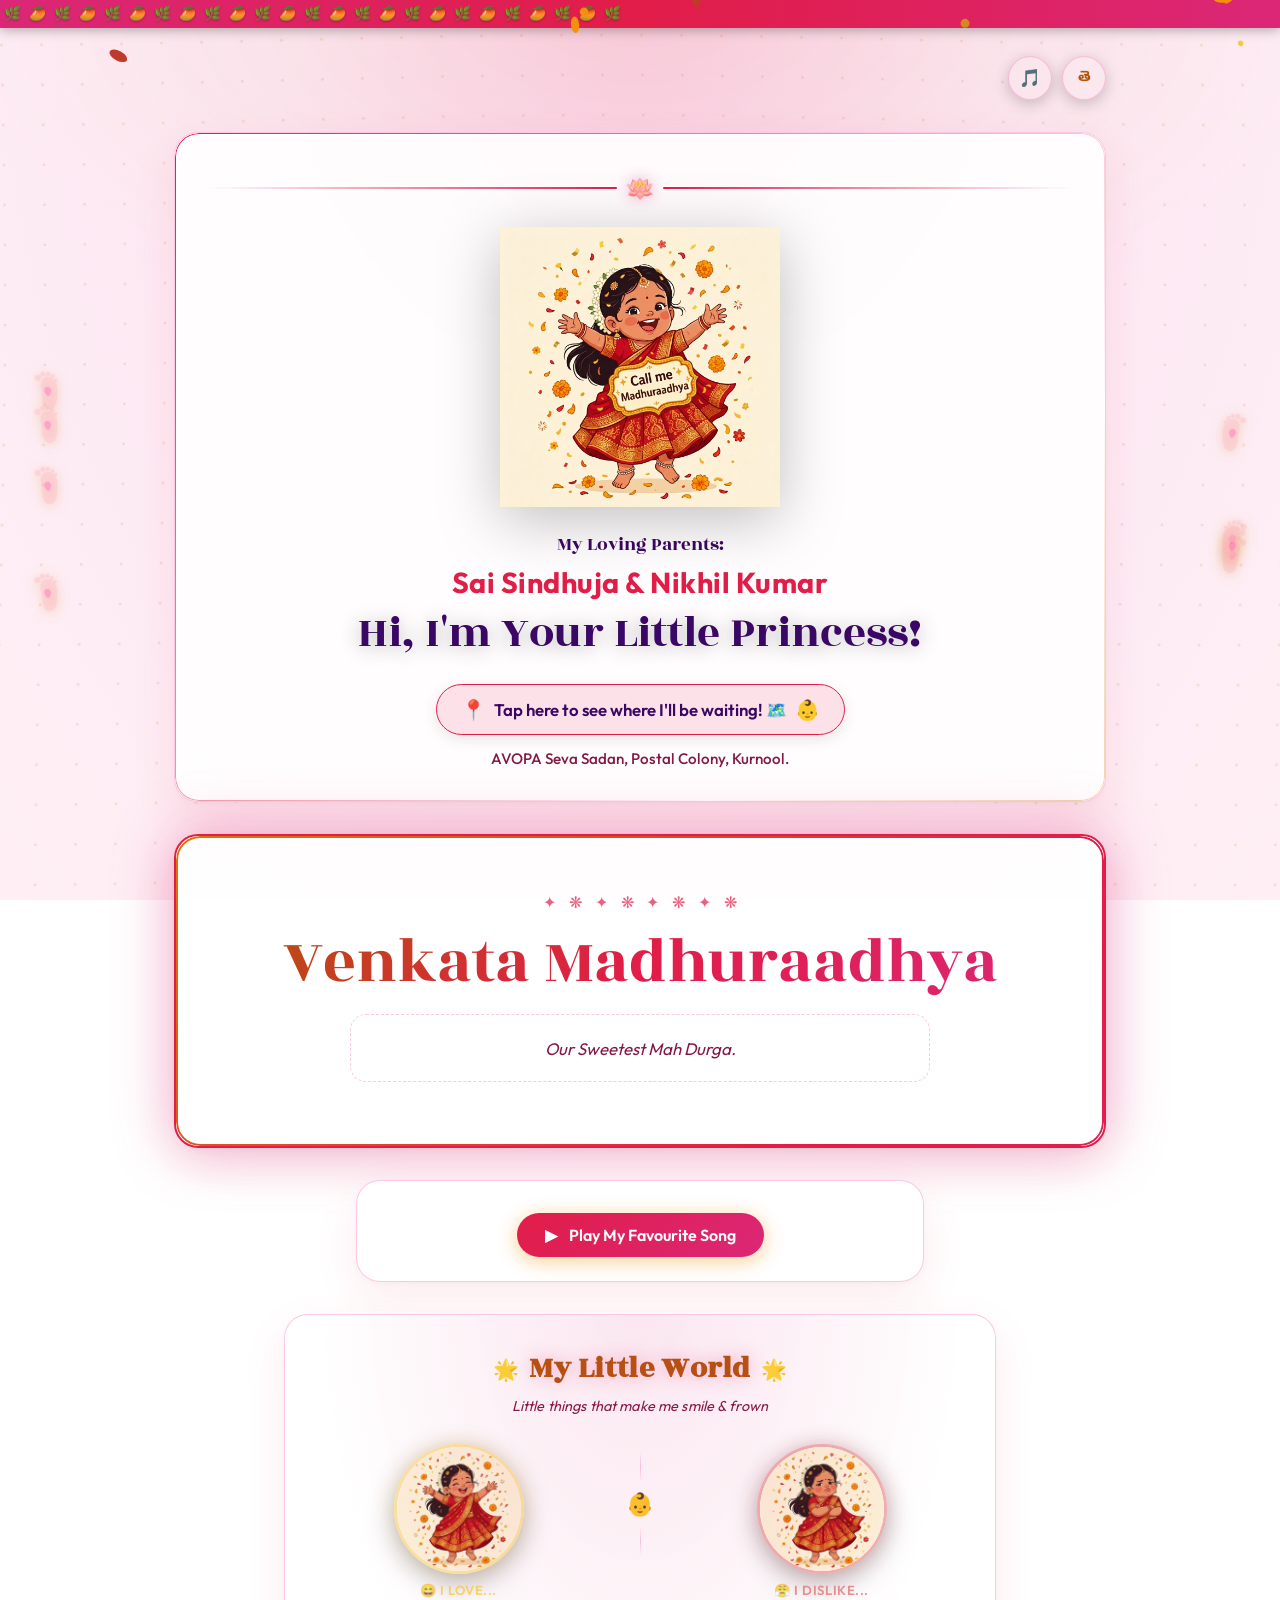
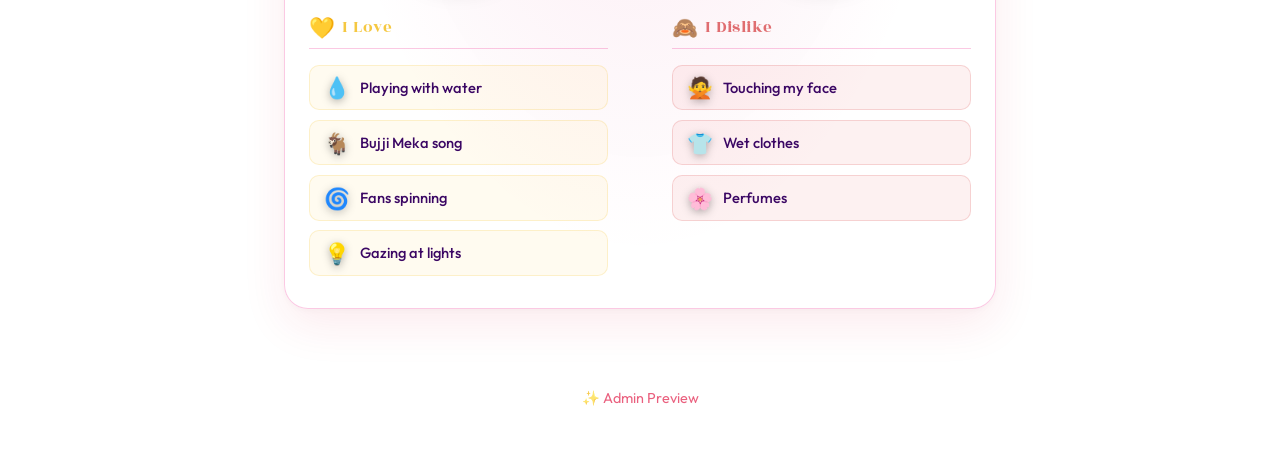
==== commit caf6c763: "clean up" ====
--- a/index.html
+++ b/index.html
@@ -12,13 +12,14 @@
     <meta property="og:description"
         content="Count down with me until August 16 as my parents reveal my name in a traditional celebration!">
     <meta property="og:type" content="website">
-    <meta property="og:image" content="assets/baby_mystery.png">
+    <meta property="og:url" content="https://sindhujanikhil.github.io/baby-name-reveal/">
+    <meta property="og:image" content="https://sindhujanikhil.github.io/baby-name-reveal/assets/baby_mystery.png">
     <meta property="og:image:type" content="image/png">
     <meta property="og:image:alt" content="Baby Name Reveal Countdown Illustration">
     <meta name="twitter:card" content="summary_large_image">
     <meta name="twitter:title" content="🪔 My Nāmakaraṇa Countdown!">
     <meta name="twitter:description" content="Count down with me until August 16 as my parents reveal my name!">
-    <meta name="twitter:image" content="assets/baby_mystery.png">
+    <meta name="twitter:image" content="https://sindhujanikhil.github.io/baby-name-reveal/assets/baby_mystery.png">
 
     <!-- Google Fonts: South Indian-Inspired Pairings -->
     <link rel="preconnect" href="https://fonts.googleapis.com">
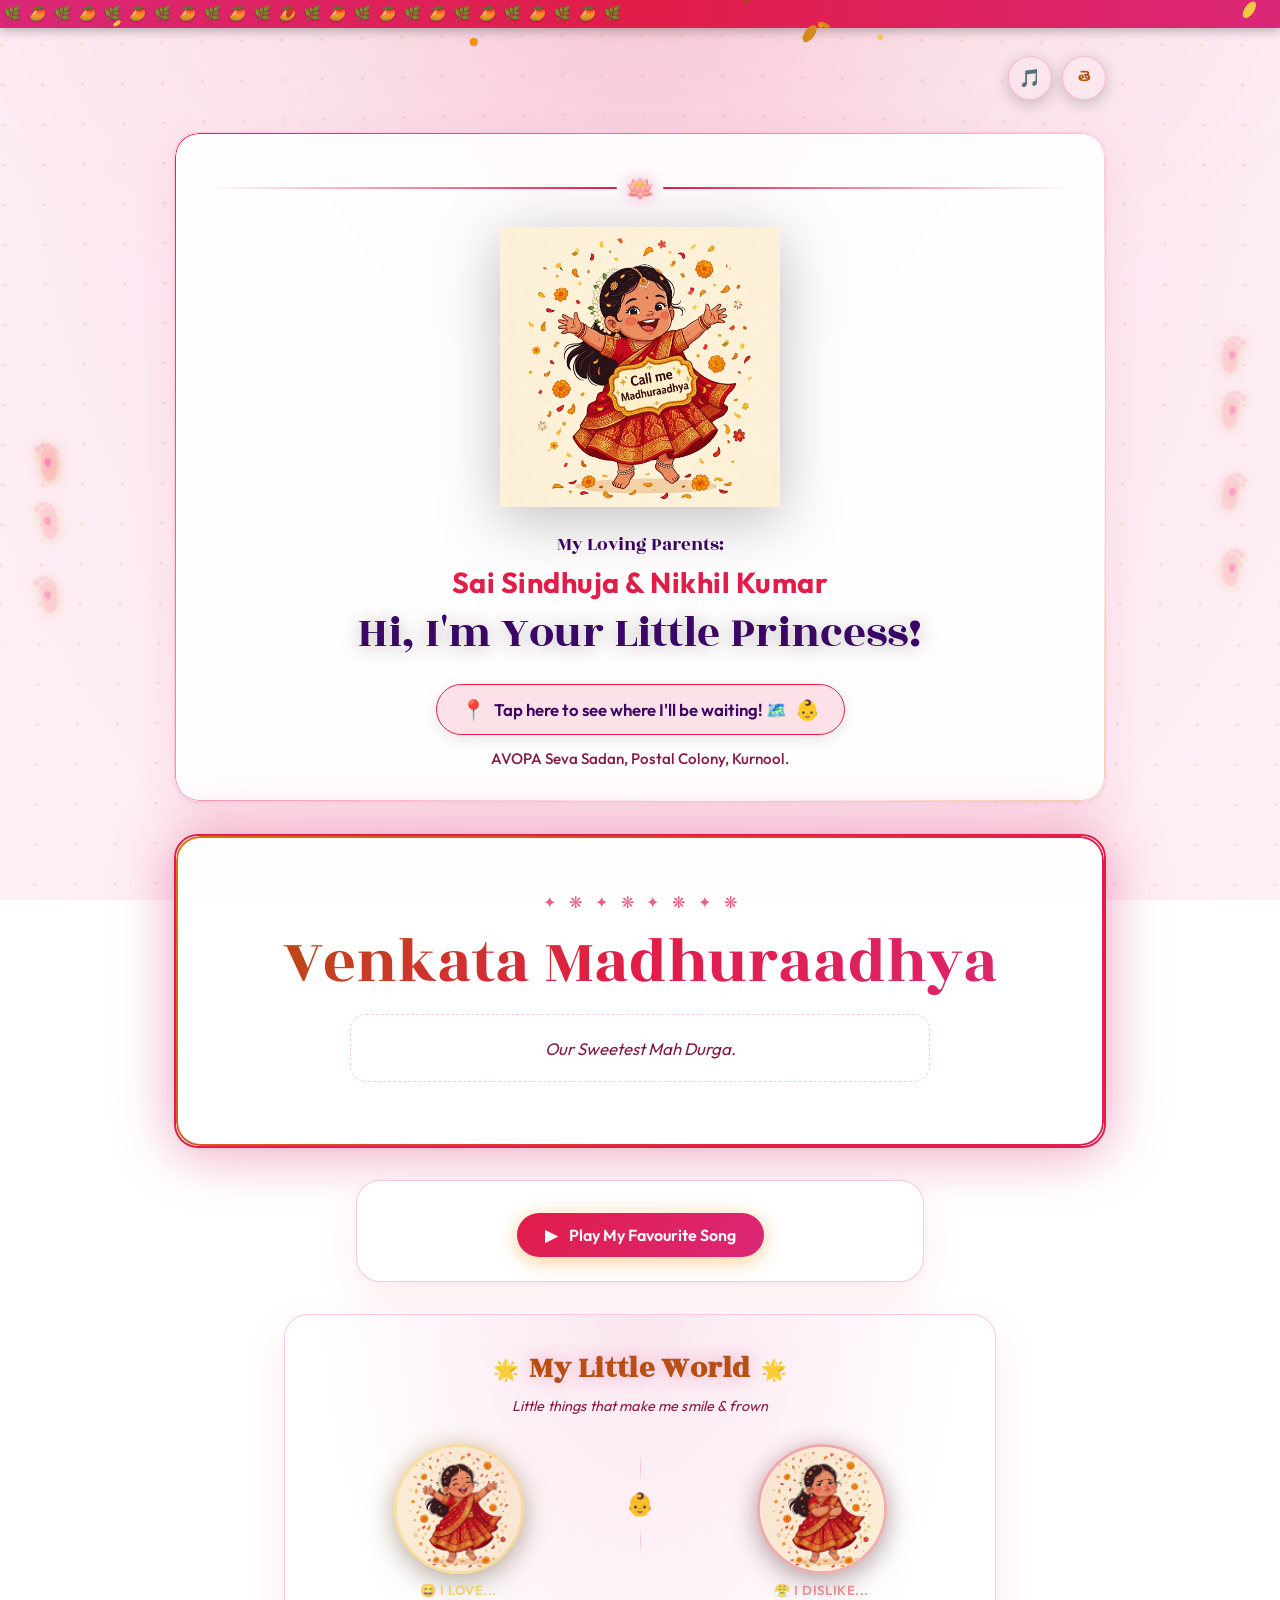
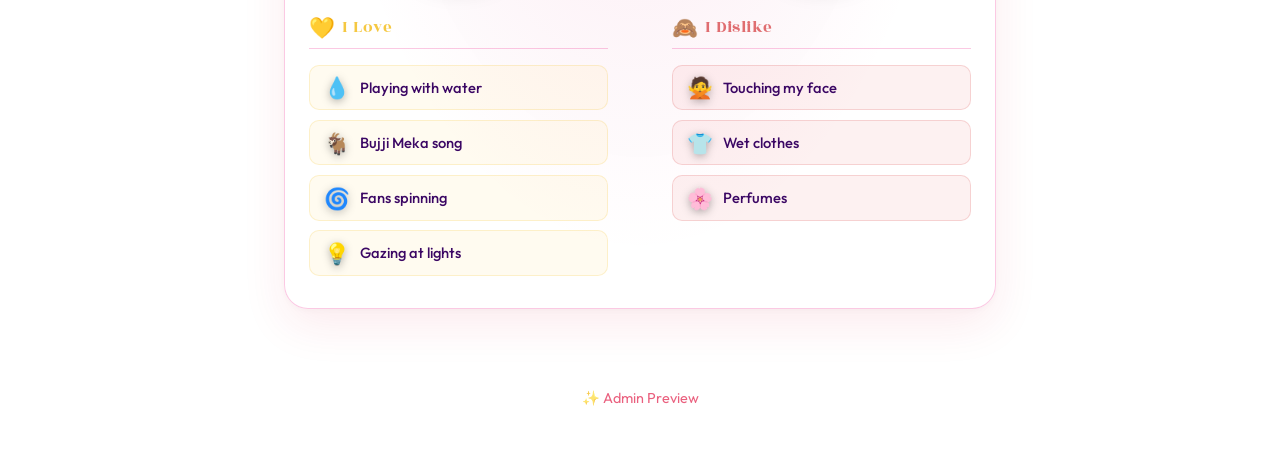
==== commit 62c7fa87: "clean up" ====
--- a/index.html
+++ b/index.html
@@ -13,13 +13,15 @@
         content="Count down with me until August 16 as my parents reveal my name in a traditional celebration!">
     <meta property="og:type" content="website">
     <meta property="og:url" content="https://sindhujanikhil.github.io/baby-name-reveal/">
-    <meta property="og:image" content="https://sindhujanikhil.github.io/baby-name-reveal/assets/baby_mystery.png">
+    <meta property="og:image"
+        content="https://sindhujanikhil.github.io/baby-name-reveal/assets/baby_mystery_compressed.png">
     <meta property="og:image:type" content="image/png">
     <meta property="og:image:alt" content="Baby Name Reveal Countdown Illustration">
     <meta name="twitter:card" content="summary_large_image">
     <meta name="twitter:title" content="🪔 My Nāmakaraṇa Countdown!">
     <meta name="twitter:description" content="Count down with me until August 16 as my parents reveal my name!">
-    <meta name="twitter:image" content="https://sindhujanikhil.github.io/baby-name-reveal/assets/baby_mystery.png">
+    <meta name="twitter:image"
+        content="https://sindhujanikhil.github.io/baby-name-reveal/assets/baby_mystery_compressed.png">
 
     <!-- Google Fonts: South Indian-Inspired Pairings -->
     <link rel="preconnect" href="https://fonts.googleapis.com">
@@ -92,10 +94,14 @@
             <div class="location-share-container" style="margin-top: 1.5rem;">
                 <a id="event-location-btn" href="#" target="_blank" class="location-btn">
                     <span class="location-icon">📍</span>
-                    <span id="location-text" data-en="Tap here to see where I'll be waiting! 🗺️" data-te="నేను ఎక్కడ ఎదురుచూస్తున్నానో చూడటానికి ఇక్కడ నొక్కండి! 🗺️">Tap here to see where I'll be waiting! 🗺️</span>
+                    <span id="location-text" data-en="Tap here to see where I'll be waiting! 🗺️"
+                        data-te="నేను ఎక్కడ ఎదురుచూస్తున్నానో చూడటానికి ఇక్కడ నొక్కండి! 🗺️">Tap here to see where I'll
+                        be waiting! 🗺️</span>
                     <span class="baby-emoji">👶</span>
                 </a>
-                <div id="event-address" class="event-address" style="margin-top: 0.8rem; font-size: 0.95rem; color: var(--text-muted); padding: 0 1rem; line-height: 1.4; font-weight: 500;"></div>
+                <div id="event-address" class="event-address"
+                    style="margin-top: 0.8rem; font-size: 0.95rem; color: var(--text-muted); padding: 0 1rem; line-height: 1.4; font-weight: 500;">
+                </div>
             </div>
         </section>
 
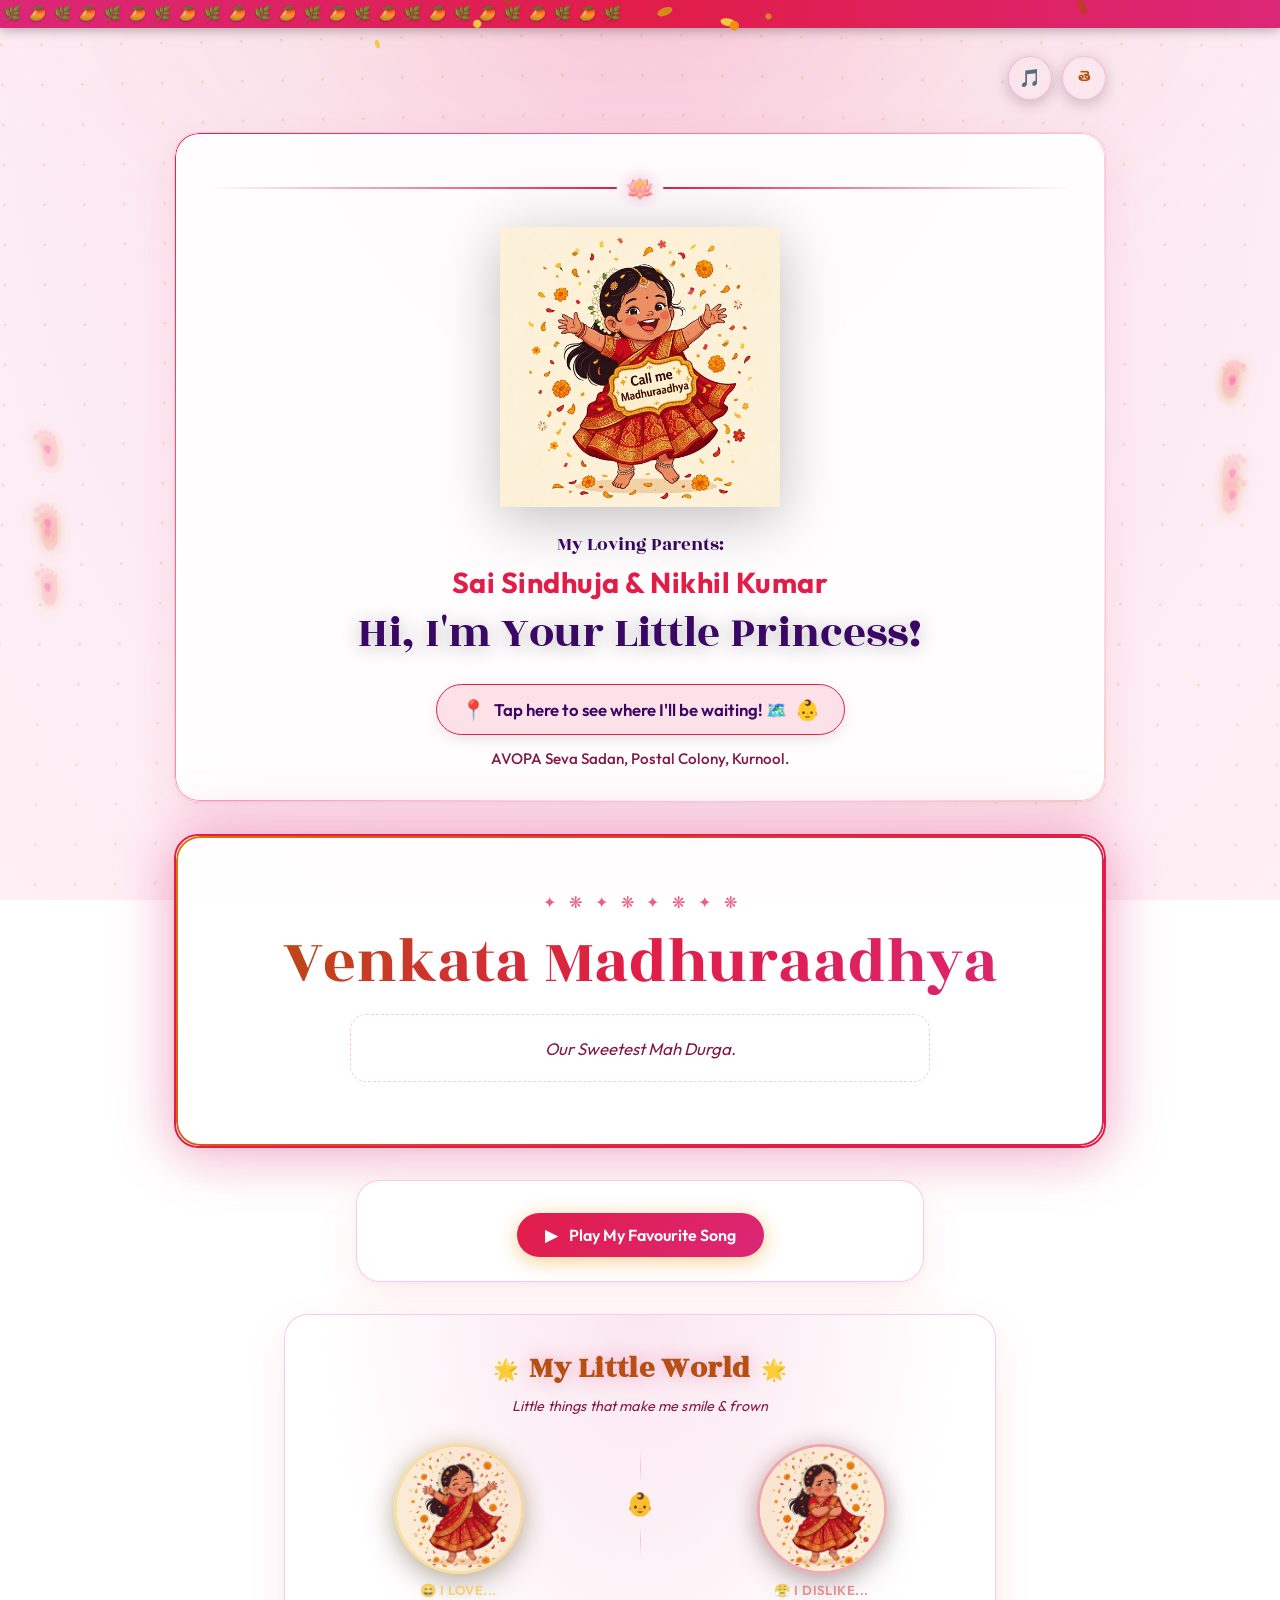
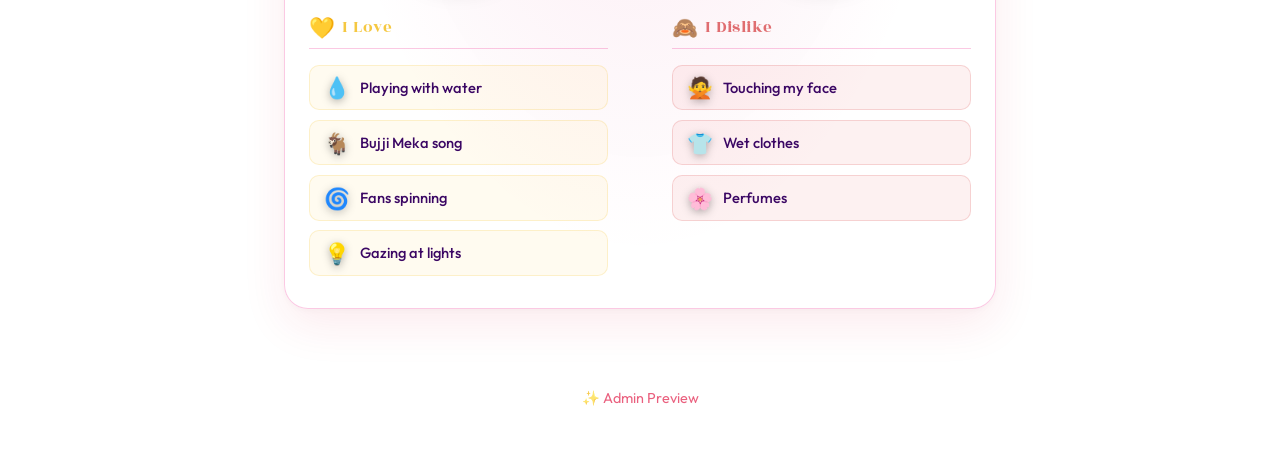
==== commit 22ea0ebe: "clean" ====
--- a/index.html
+++ b/index.html
@@ -87,7 +87,7 @@
 
             <div class="date-pill">
                 <span class="deepam-icon">🪔</span>
-                <span id="reveal-date-display">August 16, 2026</span>
+                <span id="reveal-date-display">August 16, 2026 at 10:00 AM</span>
             </div>
 
             <!-- Baby's Location Share -->
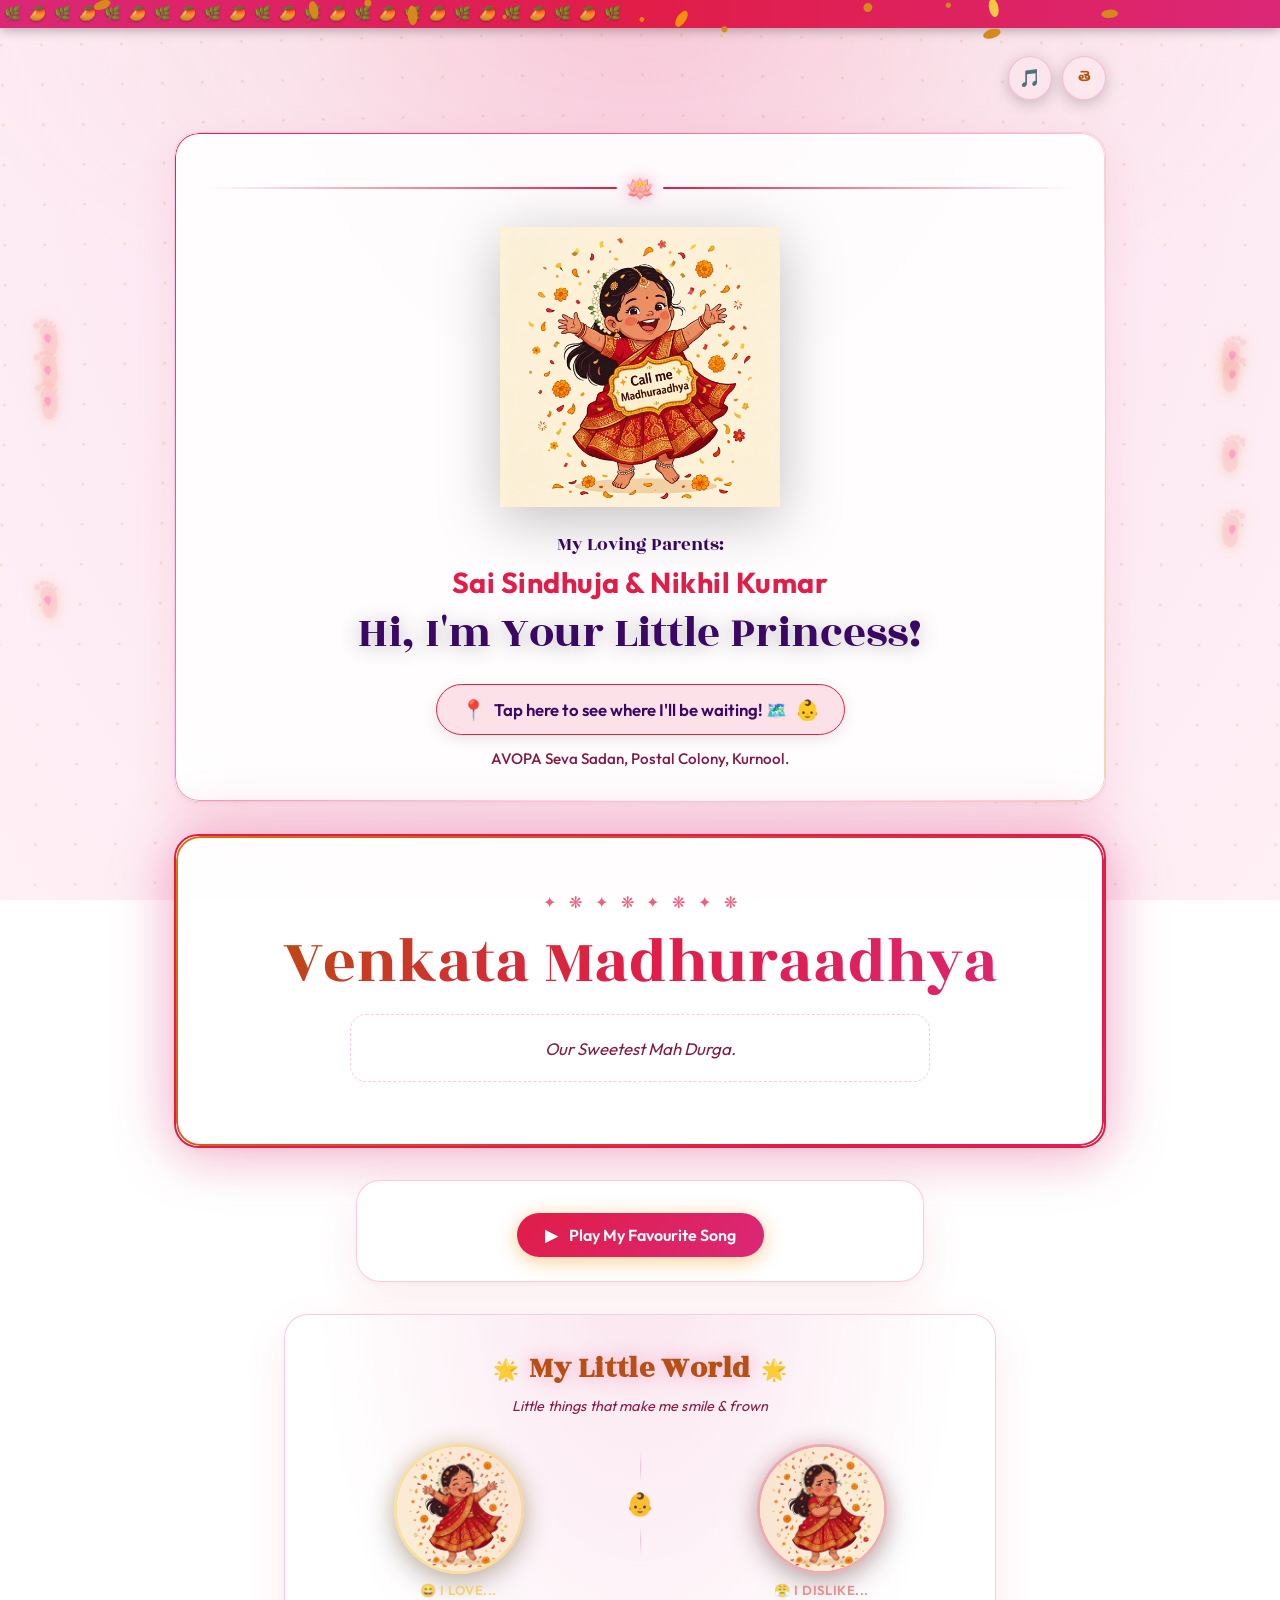
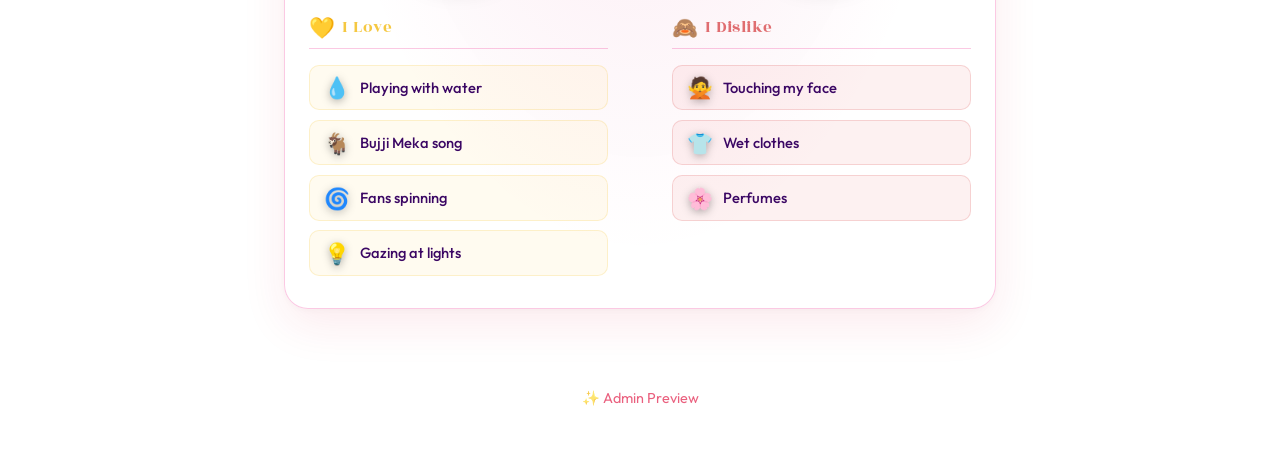
==== commit 6f98449d: "Update index.html" ====
--- a/index.html
+++ b/index.html
@@ -14,14 +14,14 @@
     <meta property="og:type" content="website">
     <meta property="og:url" content="https://sindhujanikhil.github.io/baby-name-reveal/">
     <meta property="og:image"
-        content="https://sindhujanikhil.github.io/baby-name-reveal/assets/baby_mystery_compressed.png">
+        content="https://sindhujanikhil.github.io/baby-name-reveal/assets/baby_mystery_compressed.jpeg">
     <meta property="og:image:type" content="image/png">
     <meta property="og:image:alt" content="Baby Name Reveal Countdown Illustration">
     <meta name="twitter:card" content="summary_large_image">
     <meta name="twitter:title" content="🪔 My Nāmakaraṇa Countdown!">
     <meta name="twitter:description" content="Count down with me until August 16 as my parents reveal my name!">
     <meta name="twitter:image"
-        content="https://sindhujanikhil.github.io/baby-name-reveal/assets/baby_mystery_compressed.png">
+        content="https://sindhujanikhil.github.io/baby-name-reveal/assets/baby_mystery_compressed.jpeg">
 
     <!-- Google Fonts: South Indian-Inspired Pairings -->
     <link rel="preconnect" href="https://fonts.googleapis.com">
